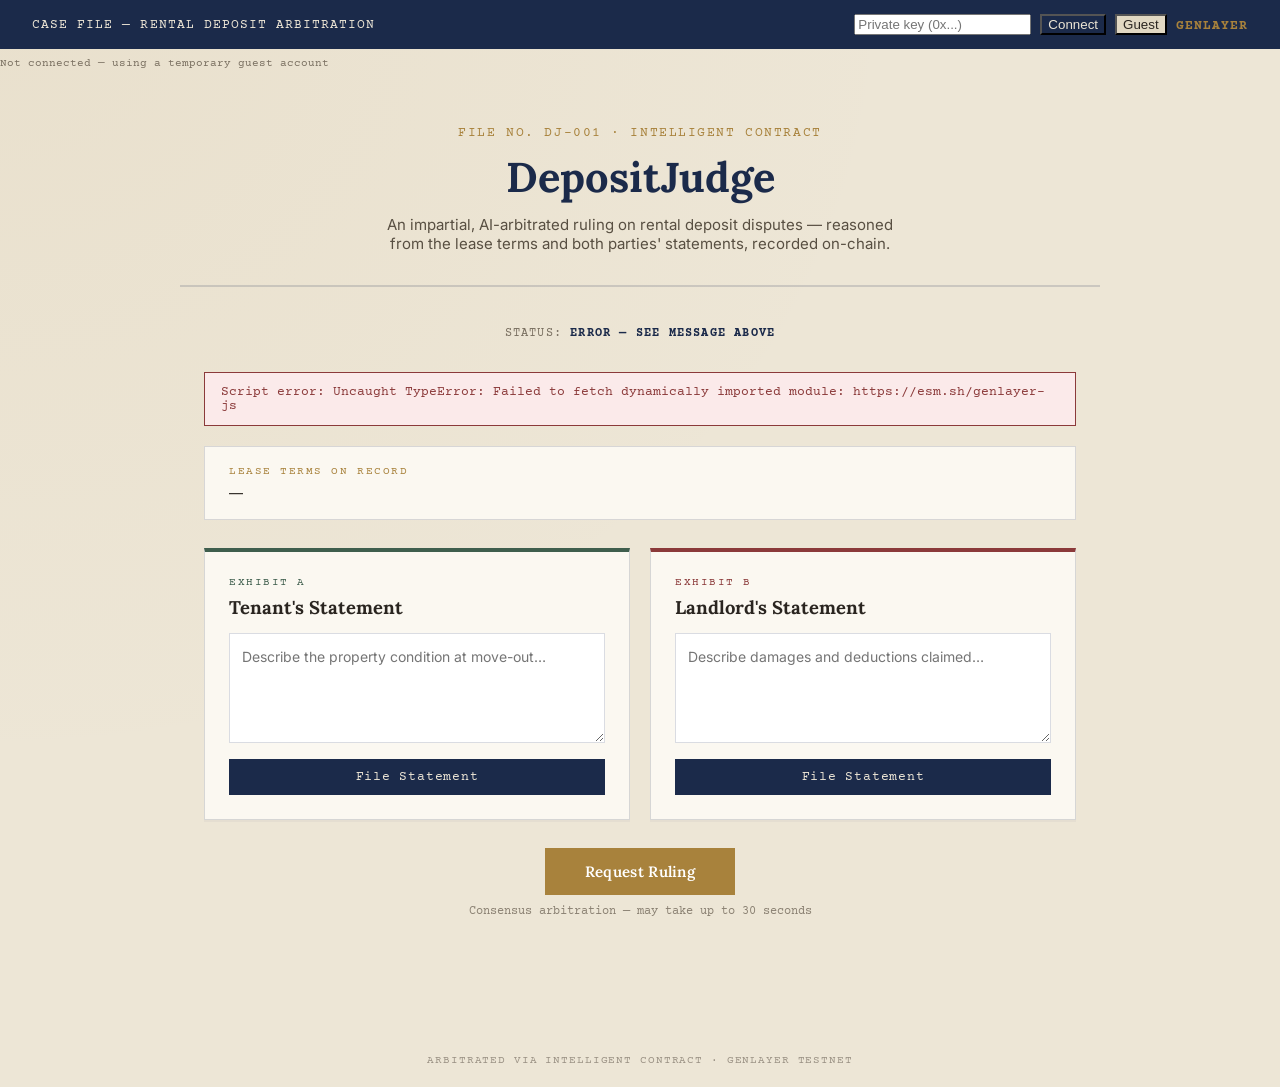
==== frontend/index.html @ ae8fee65 "index.html" ====
<!DOCTYPE html>
<html lang="en">
<head>
<meta charset="UTF-8" />
<meta name="viewport" content="width=device-width, initial-scale=1.0" />
<title>DepositJudge — Case File</title>
<link rel="preconnect" href="https://fonts.googleapis.com">
<link href="https://fonts.googleapis.com/css2?family=Courier+Prime:wght@400;700&family=Lora:wght@500;600;700&family=Inter:wght@400;500;600&display=swap" rel="stylesheet">
<link rel="stylesheet" href="style.css">
</head>
<body>

<div class="folder-tab">
  <span>CASE FILE — RENTAL DEPOSIT ARBITRATION</span>
  <div class="wallet-mini">
    <input type="password" id="pkInput" placeholder="Private key (0x...)" />
    <button id="pkConnectBtn">Connect</button>
    <button id="guestBtn">Guest</button>
    <strong>GENLAYER</strong>
  </div>
</div>
<div class="wallet-status" id="walletStatus">Not connected — using a temporary guest account</div>

<header class="masthead">
  <div class="case-no">FILE NO. DJ-001 · INTELLIGENT CONTRACT</div>
  <h1>DepositJudge</h1>
  <p>An impartial, AI-arbitrated ruling on rental deposit disputes — reasoned from the lease terms and both parties' statements, recorded on-chain.</p>
</header>

<main>
  <div class="status-line">Status: <span id="statusText">loading…</span></div>

  <div class="error-banner" id="errorBanner"></div>

  <div class="terms-box">
    <div class="eyebrow">Lease Terms on Record</div>
    <div id="leaseTerms">—</div>
  </div>

  <div class="exhibits">
    <div class="card tenant">
      <div class="eyebrow">Exhibit A</div>
      <h3>Tenant's Statement</h3>
      <textarea id="tenantClaim" placeholder="Describe the property condition at move-out…"></textarea>
      <button id="submitTenantBtn">File Statement</button>
    </div>
    <div class="card landlord">
      <div class="eyebrow">Exhibit B</div>
      <h3>Landlord's Statement</h3>
      <textarea id="landlordClaim" placeholder="Describe damages and deductions claimed…"></textarea>
      <button id="submitLandlordBtn">File Statement</button>
    </div>
  </div>

  <div class="resolve-row">
    <button id="resolveBtn">Request Ruling</button>
    <span class="hint">Consensus arbitration — may take up to 30 seconds</span>
  </div>

  <div class="verdict" id="verdictBox">
    <div class="stamp" id="stamp">
      <div class="pct" id="stampPct">—%</div>
      <div class="label">TO TENANT</div>
    </div>
    <div class="split-line" id="splitLine"></div>
    <div class="reasoning" id="reasoningText"></div>
  </div>
</main>

<footer>ARBITRATED VIA INTELLIGENT CONTRACT · GENLAYER TESTNET</footer>

<script type="module" src="app.js"></script>

</body>
</html>
---- frontend/style.css ----
:root{
  --ink: #1B2A4A;
  --parchment: #EDE6D6;
  --parchment-dark: #E1D8C3;
  --brass: #A8823C;
  --rust: #8B3A3A;
  --forest: #3F5E4D;
  --text: #2A2520;
  --line: rgba(27,42,74,0.16);
}
*{box-sizing:border-box;}
body{
  margin:0;
  background:
    radial-gradient(ellipse at top left, rgba(168,130,60,0.06), transparent 50%),
    var(--parchment);
  color:var(--text);
  font-family:'Inter', sans-serif;
  min-height:100vh;
}
.folder-tab{
  background:var(--ink);
  color:var(--parchment);
  padding:14px 32px;
  display:flex;
  align-items:center;
  justify-content:space-between;
  font-family:'Courier Prime', monospace;
  letter-spacing:0.08em;
  font-size:13px;
}
.folder-tab strong{color:var(--brass);}
header.masthead{
  max-width:920px;
  margin:0 auto;
  padding:56px 24px 32px;
  text-align:center;
  border-bottom:2px solid var(--line);
}
header.masthead .case-no{
  font-family:'Courier Prime', monospace;
  color:var(--brass);
  letter-spacing:0.12em;
  font-size:13px;
  margin-bottom:10px;
}
header.masthead h1{
  font-family:'Lora', serif;
  font-weight:700;
  font-size:2.6rem;
  margin:0 0 12px;
  color:var(--ink);
}
header.masthead p{
  font-size:15px;
  color:#584f42;
  max-width:520px;
  margin:0 auto;
}
main{max-width:920px; margin:0 auto; padding:40px 24px 80px;}

.status-line{
  font-family:'Courier Prime', monospace;
  font-size:12px;
  letter-spacing:0.1em;
  color:#7a7061;
  text-align:center;
  margin-bottom:32px;
  text-transform:uppercase;
}
.status-line span{color:var(--ink); font-weight:700;}

.exhibits{
  display:grid;
  grid-template-columns:1fr;
  gap:20px;
  margin-bottom:28px;
}
@media(min-width:700px){
  .exhibits{grid-template-columns:1fr 1fr;}
}
.card{
  background:#fbf8f1;
  border:1px solid var(--line);
  border-top:4px solid var(--forest);
  padding:24px;
  box-shadow:0 2px 0 rgba(27,42,74,0.04);
}
.card.landlord{border-top-color:var(--rust);}
.card .eyebrow{
  font-family:'Courier Prime', monospace;
  font-size:11px;
  letter-spacing:0.14em;
  text-transform:uppercase;
  color:var(--forest);
  margin-bottom:6px;
}
.card.landlord .eyebrow{color:var(--rust);}
.card h3{
  font-family:'Lora', serif;
  margin:0 0 14px;
  font-size:1.15rem;
}
.card textarea{
  width:100%;
  min-height:110px;
  resize:vertical;
  font-family:'Inter', sans-serif;
  font-size:14px;
  padding:12px;
  border:1px solid var(--line);
  background:#fff;
  color:var(--text);
  line-height:1.5;
}
.card button{
  margin-top:12px;
  width:100%;
  padding:11px;
  border:none;
  background:var(--ink);
  color:var(--parchment);
  font-family:'Courier Prime', monospace;
  letter-spacing:0.06em;
  font-size:13px;
  cursor:pointer;
  transition:background 0.15s ease;
}
.card button:hover{background:#2c3f68;}
.card button:disabled{background:#b8b2a4; cursor:not-allowed;}

.terms-box{
  background:#fbf8f1;
  border:1px solid var(--line);
  padding:18px 24px;
  margin-bottom:28px;
  font-size:14px;
}
.terms-box .eyebrow{
  font-family:'Courier Prime', monospace;
  font-size:11px;
  letter-spacing:0.14em;
  text-transform:uppercase;
  color:var(--brass);
  margin-bottom:6px;
}

.resolve-row{text-align:center; margin-bottom:36px;}
.resolve-row button{
  padding:14px 40px;
  background:var(--brass);
  color:#fff;
  border:none;
  font-family:'Lora', serif;
  font-weight:600;
  font-size:15px;
  letter-spacing:0.02em;
  cursor:pointer;
  transition:transform 0.15s ease, background 0.15s ease;
}
.resolve-row button:hover{background:#8f6d30; transform:translateY(-1px);}
.resolve-row button:disabled{background:#c9bfa8; cursor:not-allowed; transform:none;}
.resolve-row .hint{
  display:block;
  margin-top:10px;
  font-size:12px;
  color:#8a8072;
  font-family:'Courier Prime', monospace;
}

/* Verdict stamp */
.verdict{
  display:none;
  position:relative;
  border:1px solid var(--line);
  background:#fbf8f1;
  padding:40px 24px;
  text-align:center;
  overflow:hidden;
}
.verdict.show{display:block; animation:fadeIn 0.4s ease;}
@keyframes fadeIn{from{opacity:0;} to{opacity:1;}}

.stamp{
  display:inline-block;
  border:4px solid var(--rust);
  color:var(--rust);
  border-radius:50%;
  width:150px; height:150px;
  display:flex;
  flex-direction:column;
  align-items:center;
  justify-content:center;
  transform:rotate(-8deg) scale(0.5);
  opacity:0;
  font-family:'Courier Prime', monospace;
  margin:0 auto 24px;
  animation:stampIn 0.5s cubic-bezier(0.34,1.56,0.64,1) 0.15s forwards;
}
.stamp.tenant-favor{border-color:var(--forest); color:var(--forest);}
@keyframes stampIn{
  to{transform:rotate(-8deg) scale(1); opacity:0.9;}
}
.stamp .pct{font-size:2.2rem; font-weight:700; line-height:1;}
.stamp .label{font-size:10px; letter-spacing:0.1em; margin-top:4px;}

.verdict .split-line{
  font-family:'Courier Prime', monospace;
  font-size:13px;
  color:var(--ink);
  margin-bottom:18px;
  letter-spacing:0.03em;
}
.verdict .reasoning{
  max-width:560px;
  margin:0 auto;
  font-family:'Lora', serif;
  font-style:italic;
  font-size:16px;
  line-height:1.6;
  color:#3a3327;
}
.verdict .reasoning::before{content:"\201C";}
.verdict .reasoning::after{content:"\201D";}

.error-banner{
  display:none;
  background:#fbeaea;
  border:1px solid var(--rust);
  color:var(--rust);
  padding:12px 16px;
  font-size:13px;
  margin-bottom:20px;
  font-family:'Courier Prime', monospace;
}
.error-banner.show{display:block;}

.wallet-bar{
  background:#fbf8f1;
  border:1px solid var(--line);
  padding:14px 18px;
  margin-bottom:24px;
}
.wallet-row{
  display:flex;
  gap:8px;
  flex-wrap:wrap;
}
.wallet-row input{
  flex:1;
  min-width:180px;
  padding:9px 10px;
  border:1px solid var(--line);
  background:#fff;
  font-family:'Courier Prime', monospace;
  font-size:12px;
  color:var(--text);
}
.wallet-row button{
  padding:9px 16px;
  border:none;
  font-family:'Courier Prime', monospace;
  font-size:12px;
  letter-spacing:0.04em;
  cursor:pointer;
}
#pkConnectBtn{background:var(--ink); color:var(--parchment);}
#pkConnectBtn:hover{background:#2c3f68;}
#guestBtn{background:var(--parchment-dark); color:var(--text);}
#guestBtn:hover{background:#d6cbb0;}
.wallet-status{
  margin-top:8px;
  font-family:'Courier Prime', monospace;
  font-size:11px;
  color:#7a7061;
  word-break:break-all;
}
.wallet-status.connected{color:var(--forest);}

footer{
  text-align:center;
  padding:20px;
  font-family:'Courier Prime', monospace;
  font-size:11px;
  color:#9a9184;
  letter-spacing:0.08em;
}
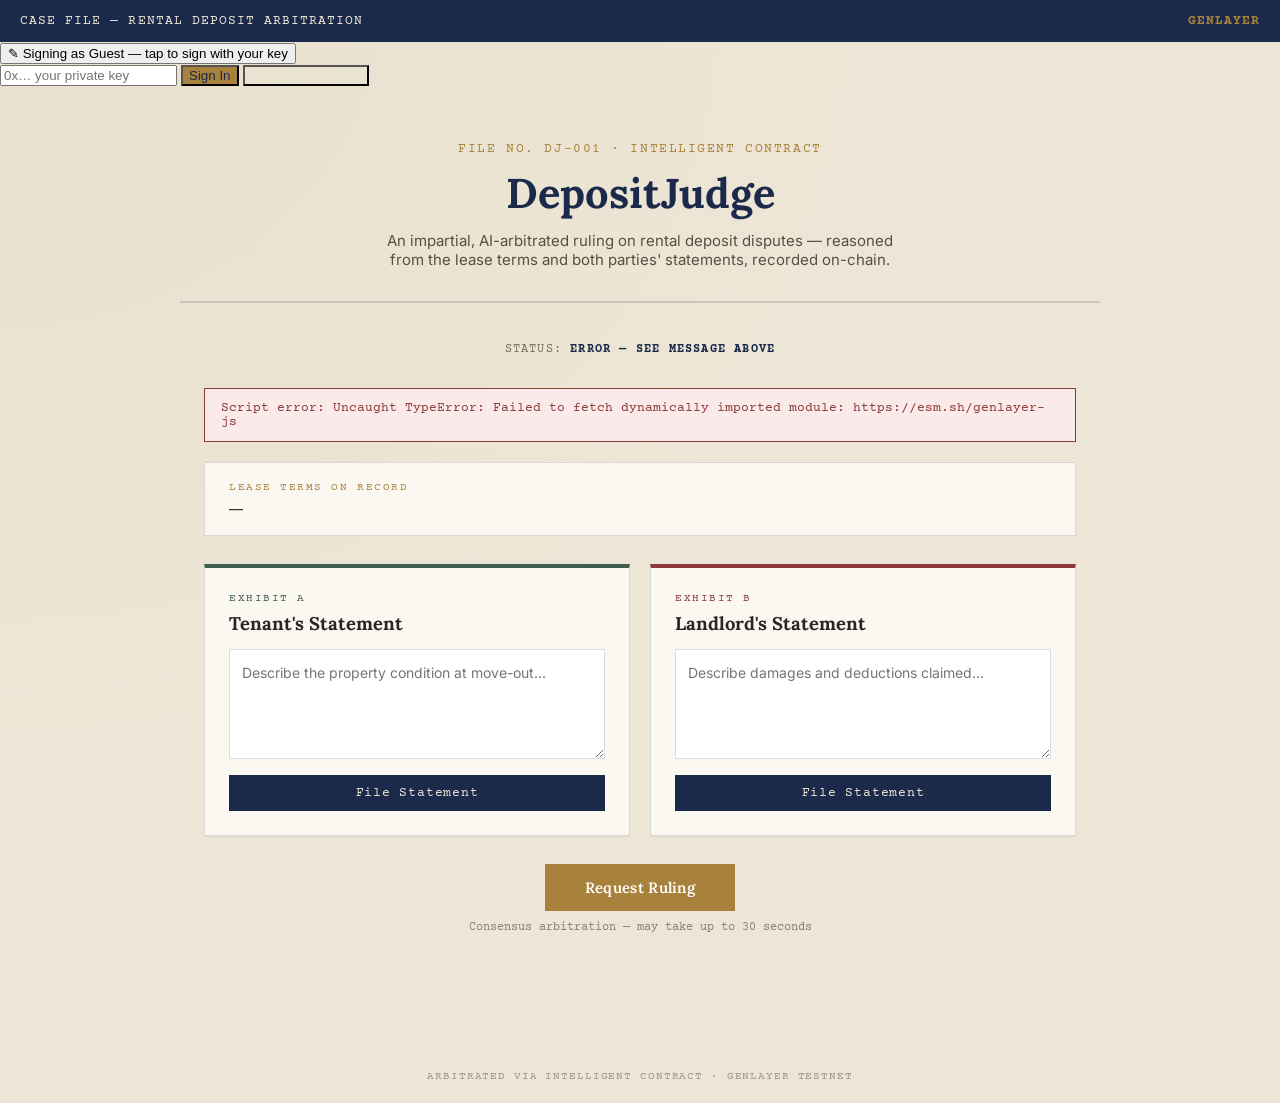
==== commit 48110993: "index.html" ====
--- a/frontend/index.html
+++ b/frontend/index.html
@@ -12,14 +12,20 @@
 
 <div class="folder-tab">
   <span>CASE FILE — RENTAL DEPOSIT ARBITRATION</span>
-  <div class="wallet-mini">
-    <input type="password" id="pkInput" placeholder="Private key (0x...)" />
-    <button id="pkConnectBtn">Connect</button>
-    <button id="guestBtn">Guest</button>
-    <strong>GENLAYER</strong>
+  <strong>GENLAYER</strong>
+</div>
+
+<div class="sig-strip">
+  <button class="sig-toggle" id="sigToggle">
+    <span class="sig-icon">✎</span>
+    <span id="sigLabel">Signing as Guest — tap to sign with your key</span>
+  </button>
+  <div class="sig-form" id="sigForm">
+    <input type="password" id="pkInput" placeholder="0x… your private key" />
+    <button id="pkConnectBtn">Sign In</button>
+    <button id="guestBtn">Use Guest Instead</button>
   </div>
 </div>
-<div class="wallet-status" id="walletStatus">Not connected — using a temporary guest account</div>
 
 <header class="masthead">
   <div class="case-no">FILE NO. DJ-001 · INTELLIGENT CONTRACT</div>
--- a/frontend/style.css
+++ b/frontend/style.css
@@ -21,15 +21,55 @@
 .folder-tab{
   background:var(--ink);
   color:var(--parchment);
-  padding:14px 32px;
+  padding:14px 20px;
   display:flex;
   align-items:center;
   justify-content:space-between;
+  flex-wrap:wrap;
+  gap:10px;
   font-family:'Courier Prime', monospace;
   letter-spacing:0.08em;
   font-size:13px;
 }
-.folder-tab strong{color:var(--brass);}
+.folder-tab strong{color:var(--brass); margin-left:4px;}
+.wallet-mini{
+  display:flex;
+  align-items:center;
+  gap:6px;
+  flex-wrap:wrap;
+}
+.wallet-mini input{
+  width:150px;
+  max-width:40vw;
+  padding:6px 8px;
+  border:1px solid rgba(237,230,214,0.3);
+  background:rgba(255,255,255,0.06);
+  color:var(--parchment);
+  font-family:'Courier Prime', monospace;
+  font-size:11px;
+}
+.wallet-mini input::placeholder{color:rgba(237,230,214,0.5);}
+.wallet-mini button{
+  padding:6px 12px;
+  border:none;
+  font-family:'Courier Prime', monospace;
+  font-size:11px;
+  letter-spacing:0.04em;
+  cursor:pointer;
+}
+#pkConnectBtn{background:var(--brass); color:var(--ink);}
+#pkConnectBtn:hover{background:#c49a4d;}
+#guestBtn{background:rgba(237,230,214,0.15); color:var(--parchment);}
+#guestBtn:hover{background:rgba(237,230,214,0.25);}
+.wallet-status{
+  background:var(--ink);
+  color:rgba(237,230,214,0.7);
+  padding:0 20px 10px;
+  font-family:'Courier Prime', monospace;
+  font-size:11px;
+  word-break:break-all;
+}
+.wallet-status.connected{color:#9fd4b0;}
 header.masthead{
   max-width:920px;
   margin:0 auto;
@@ -235,48 +275,6 @@
 }
 .error-banner.show{display:block;}
 
-.wallet-bar{
-  background:#fbf8f1;
-  border:1px solid var(--line);
-  padding:14px 18px;
-  margin-bottom:24px;
-}
-.wallet-row{
-  display:flex;
-  gap:8px;
-  flex-wrap:wrap;
-}
-.wallet-row input{
-  flex:1;
-  min-width:180px;
-  padding:9px 10px;
-  border:1px solid var(--line);
-  background:#fff;
-  font-family:'Courier Prime', monospace;
-  font-size:12px;
-  color:var(--text);
-}
-.wallet-row button{
-  padding:9px 16px;
-  border:none;
-  font-family:'Courier Prime', monospace;
-  font-size:12px;
-  letter-spacing:0.04em;
-  cursor:pointer;
-}
-#pkConnectBtn{background:var(--ink); color:var(--parchment);}
-#pkConnectBtn:hover{background:#2c3f68;}
-#guestBtn{background:var(--parchment-dark); color:var(--text);}
-#guestBtn:hover{background:#d6cbb0;}
-.wallet-status{
-  margin-top:8px;
-  font-family:'Courier Prime', monospace;
-  font-size:11px;
-  color:#7a7061;
-  word-break:break-all;
-}
-.wallet-status.connected{color:var(--forest);}
-
 footer{
   text-align:center;
   padding:20px;
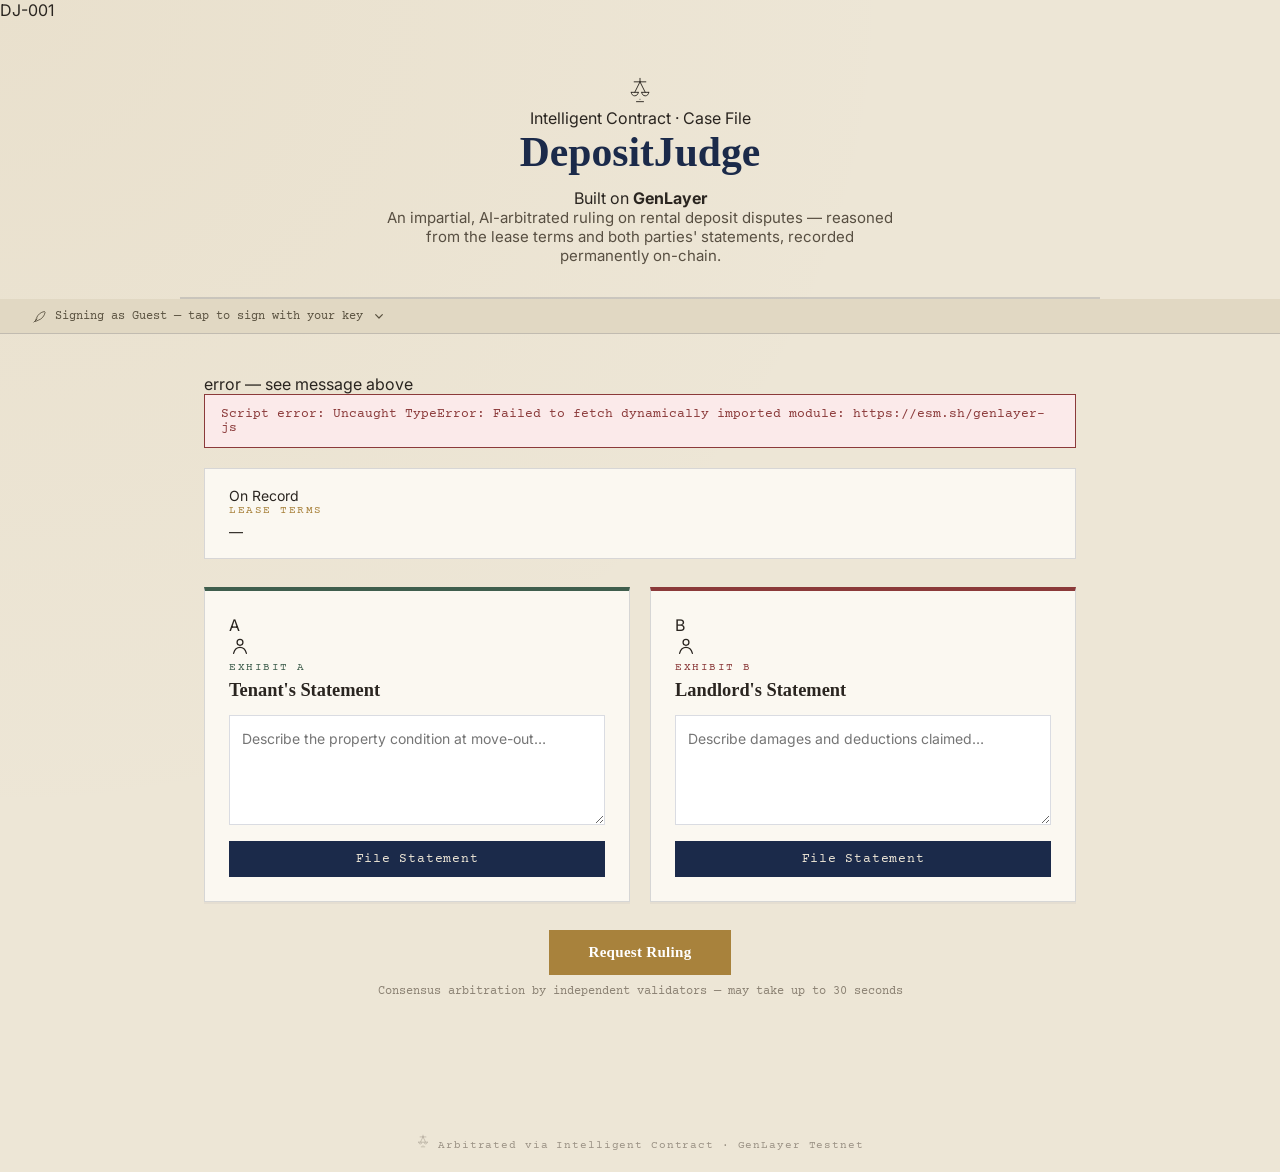
==== commit b2b4f059: "index.html" ====
--- a/frontend/index.html
+++ b/frontend/index.html
@@ -3,77 +3,145 @@
 <head>
 <meta charset="UTF-8" />
 <meta name="viewport" content="width=device-width, initial-scale=1.0" />
-<title>DepositJudge — Case File</title>
+<title>DepositJudge — Case File DJ-001</title>
 <link rel="preconnect" href="https://fonts.googleapis.com">
-<link href="https://fonts.googleapis.com/css2?family=Courier+Prime:wght@400;700&family=Lora:wght@500;600;700&family=Inter:wght@400;500;600&display=swap" rel="stylesheet">
+<link href="https://fonts.googleapis.com/css2?family=Fraunces:ital,opsz,wght@0,9..144,400;0,9..144,600;0,9..144,700;0,9..144,900;1,9..144,500&family=Inter:wght@400;500;600&family=Courier+Prime:wght@400;700&display=swap" rel="stylesheet">
 <link rel="stylesheet" href="style.css">
 </head>
 <body>
 
-<div class="folder-tab">
-  <span>CASE FILE — RENTAL DEPOSIT ARBITRATION</span>
-  <strong>GENLAYER</strong>
+<!-- Reusable SVG icon defs -->
+<svg style="display:none">
+  <symbol id="icon-scales" viewBox="0 0 48 48">
+    <path d="M24 4v6M14 10h20M24 10l-9 18M24 10l9 18M9 28c0 3.3 2.7 6 6 6s6-2.7 6-6M27 28c0 3.3 2.7 6 6 6s6-2.7 6-6M9 28h12M27 28h12M24 40h0M18 44h12" stroke="currentColor" stroke-width="1.6" fill="none" stroke-linecap="round" stroke-linejoin="round"/>
+  </symbol>
+  <symbol id="icon-quill" viewBox="0 0 24 24">
+    <path d="M20 4c-6 1-11 5-13 11l-2 5 5-2c6-2 10-7 11-13l-1-1Z" stroke="currentColor" stroke-width="1.4" fill="none" stroke-linejoin="round"/>
+    <path d="M8 16 3 21" stroke="currentColor" stroke-width="1.4" stroke-linecap="round"/>
+  </symbol>
+  <symbol id="icon-chevron" viewBox="0 0 24 24">
+    <path d="M7 10l5 5 5-5" stroke="currentColor" stroke-width="1.8" fill="none" stroke-linecap="round" stroke-linejoin="round"/>
+  </symbol>
+  <symbol id="icon-tenant" viewBox="0 0 24 24">
+    <circle cx="12" cy="8" r="3.2" stroke="currentColor" stroke-width="1.4" fill="none"/>
+    <path d="M5 20c1.2-4.2 4-6.4 7-6.4S17.8 15.8 19 20" stroke="currentColor" stroke-width="1.4" fill="none" stroke-linecap="round"/>
+  </symbol>
+  <symbol id="icon-key" viewBox="0 0 24 24">
+    <circle cx="8" cy="12" r="3.6" stroke="currentColor" stroke-width="1.4" fill="none"/>
+    <path d="M11 12h10M17 12v3M20 12v3" stroke="currentColor" stroke-width="1.4" stroke-linecap="round"/>
+  </symbol>
+</svg>
+
+<div class="noise-overlay" aria-hidden="true"></div>
+
+<div class="tab-shape">
+  <span>DJ-001</span>
 </div>
+
+<header class="masthead">
+  <div class="masthead-inner">
+    <div class="brand-mark">
+      <svg width="28" height="28"><use href="#icon-scales"/></svg>
+    </div>
+    <div class="brand-text">
+      <div class="brand-eyebrow">Intelligent Contract · Case File</div>
+      <h1>DepositJudge</h1>
+    </div>
+    <div class="brand-network">
+      <span>Built on</span>
+      <strong>GenLayer</strong>
+    </div>
+  </div>
+  <p class="tagline">An impartial, AI-arbitrated ruling on rental deposit disputes — reasoned from the lease terms and both parties' statements, recorded permanently on-chain.</p>
+</header>
 
 <div class="sig-strip">
   <button class="sig-toggle" id="sigToggle">
-    <span class="sig-icon">✎</span>
+    <svg width="15" height="15"><use href="#icon-quill"/></svg>
     <span id="sigLabel">Signing as Guest — tap to sign with your key</span>
+    <svg class="chev" width="16" height="16"><use href="#icon-chevron"/></svg>
   </button>
   <div class="sig-form" id="sigForm">
+    <svg width="16" height="16" class="sig-form-icon"><use href="#icon-key"/></svg>
     <input type="password" id="pkInput" placeholder="0x… your private key" />
     <button id="pkConnectBtn">Sign In</button>
-    <button id="guestBtn">Use Guest Instead</button>
+    <button id="guestBtn">Use Guest</button>
   </div>
 </div>
 
-<header class="masthead">
-  <div class="case-no">FILE NO. DJ-001 · INTELLIGENT CONTRACT</div>
-  <h1>DepositJudge</h1>
-  <p>An impartial, AI-arbitrated ruling on rental deposit disputes — reasoned from the lease terms and both parties' statements, recorded on-chain.</p>
-</header>
-
 <main>
-  <div class="status-line">Status: <span id="statusText">loading…</span></div>
+  <div class="status-row">
+    <div class="status-pill" id="statusPill">
+      <span class="dot"></span>
+      <span id="statusText">loading…</span>
+    </div>
+  </div>
 
   <div class="error-banner" id="errorBanner"></div>
 
-  <div class="terms-box">
-    <div class="eyebrow">Lease Terms on Record</div>
+  <section class="terms-box">
+    <div class="terms-ribbon">On Record</div>
+    <div class="eyebrow">Lease Terms</div>
     <div id="leaseTerms">—</div>
-  </div>
+  </section>
 
   <div class="exhibits">
-    <div class="card tenant">
-      <div class="eyebrow">Exhibit A</div>
-      <h3>Tenant's Statement</h3>
+    <article class="card tenant">
+      <div class="card-tab">A</div>
+      <div class="card-head">
+        <svg width="22" height="22"><use href="#icon-tenant"/></svg>
+        <div>
+          <div class="eyebrow">Exhibit A</div>
+          <h3>Tenant's Statement</h3>
+        </div>
+      </div>
       <textarea id="tenantClaim" placeholder="Describe the property condition at move-out…"></textarea>
       <button id="submitTenantBtn">File Statement</button>
-    </div>
-    <div class="card landlord">
-      <div class="eyebrow">Exhibit B</div>
-      <h3>Landlord's Statement</h3>
+    </article>
+
+    <article class="card landlord">
+      <div class="card-tab">B</div>
+      <div class="card-head">
+        <svg width="22" height="22"><use href="#icon-tenant"/></svg>
+        <div>
+          <div class="eyebrow">Exhibit B</div>
+          <h3>Landlord's Statement</h3>
+        </div>
+      </div>
       <textarea id="landlordClaim" placeholder="Describe damages and deductions claimed…"></textarea>
       <button id="submitLandlordBtn">File Statement</button>
-    </div>
+    </article>
   </div>
 
   <div class="resolve-row">
-    <button id="resolveBtn">Request Ruling</button>
-    <span class="hint">Consensus arbitration — may take up to 30 seconds</span>
+    <button id="resolveBtn">
+      <span>Request Ruling</span>
+    </button>
+    <span class="hint">Consensus arbitration by independent validators — may take up to 30 seconds</span>
   </div>
 
-  <div class="verdict" id="verdictBox">
-    <div class="stamp" id="stamp">
-      <div class="pct" id="stampPct">—%</div>
-      <div class="label">TO TENANT</div>
+  <section class="verdict" id="verdictBox">
+    <div class="stamp-wrap">
+      <div class="stamp" id="stamp">
+        <svg class="stamp-ring" viewBox="0 0 200 200">
+          <circle cx="100" cy="100" r="94" fill="none" stroke="currentColor" stroke-width="2"/>
+          <circle cx="100" cy="100" r="84" fill="none" stroke="currentColor" stroke-width="1" stroke-dasharray="2 5"/>
+        </svg>
+        <div class="stamp-core">
+          <div class="pct" id="stampPct">—%</div>
+          <div class="label">TO TENANT</div>
+        </div>
+      </div>
     </div>
     <div class="split-line" id="splitLine"></div>
-    <div class="reasoning" id="reasoningText"></div>
-  </div>
+    <blockquote class="reasoning" id="reasoningText"></blockquote>
+  </section>
 </main>
 
-<footer>ARBITRATED VIA INTELLIGENT CONTRACT · GENLAYER TESTNET</footer>
+<footer>
+  <svg width="14" height="14"><use href="#icon-scales"/></svg>
+  <span>Arbitrated via Intelligent Contract · GenLayer Testnet</span>
+</footer>
 
 <script type="module" src="app.js"></script>
 
--- a/frontend/style.css
+++ b/frontend/style.css
@@ -21,55 +21,68 @@
 .folder-tab{
   background:var(--ink);
   color:var(--parchment);
-  padding:14px 20px;
+  padding:14px 32px;
   display:flex;
   align-items:center;
   justify-content:space-between;
-  flex-wrap:wrap;
-  gap:10px;
   font-family:'Courier Prime', monospace;
   letter-spacing:0.08em;
   font-size:13px;
 }
-.folder-tab strong{color:var(--brass); margin-left:4px;}
-.wallet-mini{
+.folder-tab strong{color:var(--brass);}
+
+.sig-strip{
+  background:var(--parchment-dark);
+  border-bottom:1px solid var(--line);
+}
+.sig-toggle{
+  width:100%;
+  background:none;
+  border:none;
+  padding:9px 32px;
+  text-align:left;
+  cursor:pointer;
+  font-family:'Courier Prime', monospace;
+  font-size:12px;
+  color:#5a5240;
   display:flex;
   align-items:center;
-  gap:6px;
+  gap:8px;
+}
+.sig-toggle:hover{color:var(--ink);}
+.sig-toggle .sig-icon{font-size:14px; color:var(--brass);}
+.sig-toggle.connected .sig-icon{color:var(--forest);}
+.sig-toggle.connected{color:var(--forest);}
+
+.sig-form{
+  display:none;
+  padding:0 32px 14px;
+  gap:8px;
   flex-wrap:wrap;
 }
-.wallet-mini input{
-  width:150px;
-  max-width:40vw;
-  padding:6px 8px;
-  border:1px solid rgba(237,230,214,0.3);
-  background:rgba(255,255,255,0.06);
-  color:var(--parchment);
-  font-family:'Courier Prime', monospace;
-  font-size:11px;
-}
-.wallet-mini input::placeholder{color:rgba(237,230,214,0.5);}
-.wallet-mini button{
-  padding:6px 12px;
+.sig-form.show{display:flex;}
+.sig-form input{
+  flex:1;
+  min-width:200px;
+  padding:8px 10px;
+  border:1px solid var(--line);
+  background:#fff;
+  font-family:'Courier Prime', monospace;
+  font-size:12px;
+  color:var(--text);
+}
+.sig-form button{
+  padding:8px 16px;
   border:none;
   font-family:'Courier Prime', monospace;
   font-size:11px;
   letter-spacing:0.04em;
   cursor:pointer;
 }
-#pkConnectBtn{background:var(--brass); color:var(--ink);}
-#pkConnectBtn:hover{background:#c49a4d;}
-#guestBtn{background:rgba(237,230,214,0.15); color:var(--parchment);}
-#guestBtn:hover{background:rgba(237,230,214,0.25);}
-.wallet-status{
-  background:var(--ink);
-  color:rgba(237,230,214,0.7);
-  padding:0 20px 10px;
-  font-family:'Courier Prime', monospace;
-  font-size:11px;
-  word-break:break-all;
-}
-.wallet-status.connected{color:#9fd4b0;}
+#pkConnectBtn{background:var(--ink); color:var(--parchment);}
+#pkConnectBtn:hover{background:#2c3f68;}
+#guestBtn{background:transparent; color:#5a5240; border:1px solid var(--line) !important;}
+#guestBtn:hover{background:rgba(0,0,0,0.04);}
 header.masthead{
   max-width:920px;
   margin:0 auto;
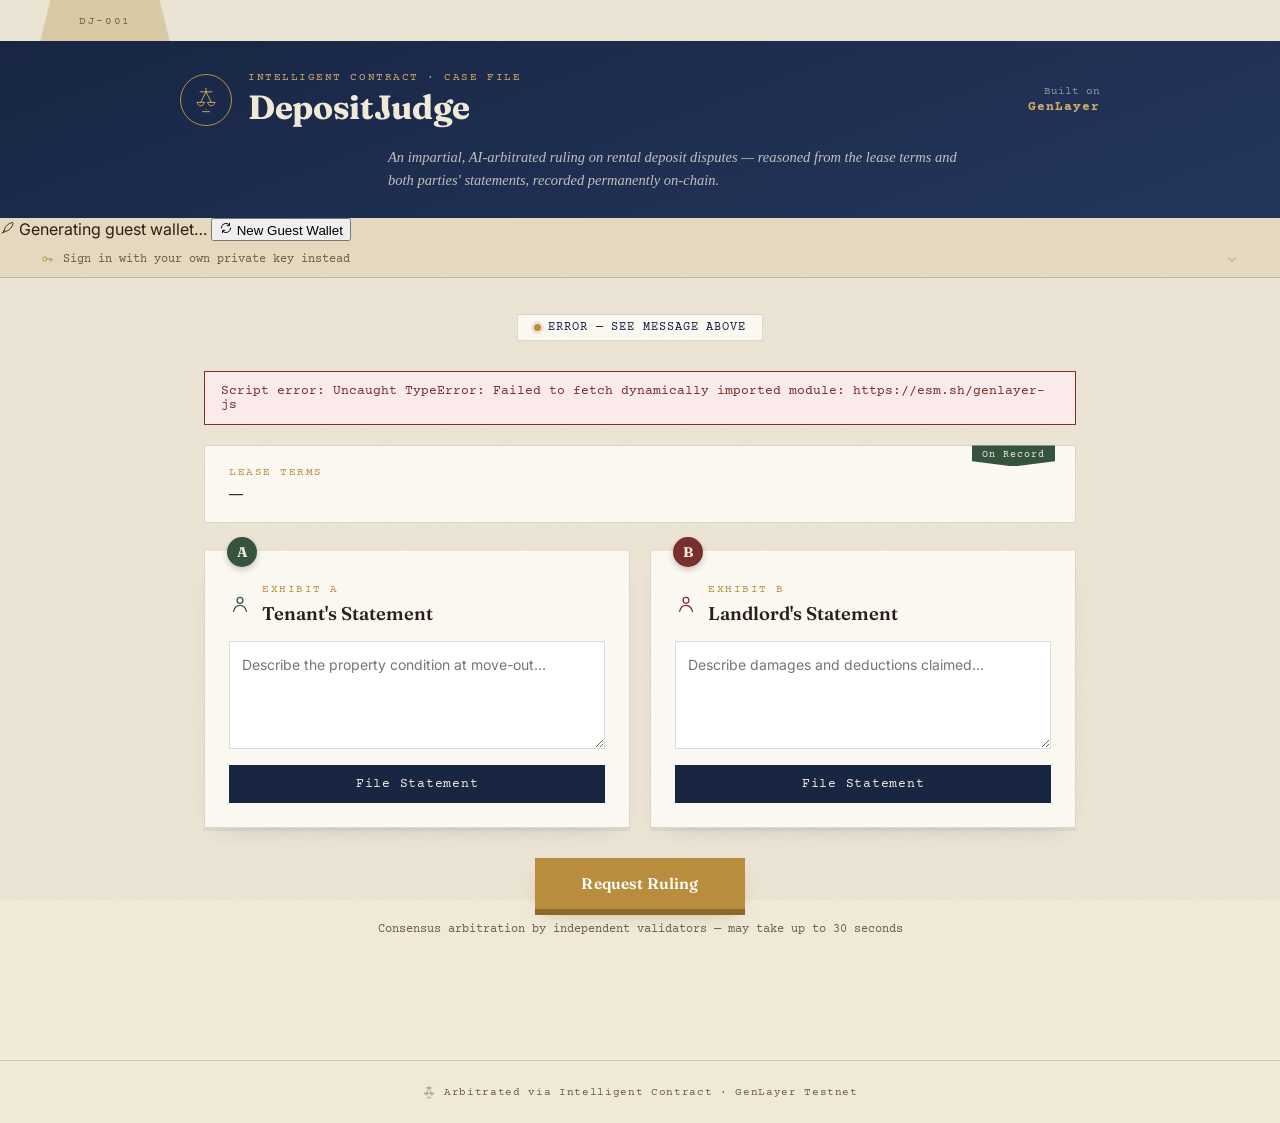
==== commit b0aeb510: "index.html" ====
--- a/frontend/index.html
+++ b/frontend/index.html
@@ -30,6 +30,10 @@
     <circle cx="8" cy="12" r="3.6" stroke="currentColor" stroke-width="1.4" fill="none"/>
     <path d="M11 12h10M17 12v3M20 12v3" stroke="currentColor" stroke-width="1.4" stroke-linecap="round"/>
   </symbol>
+  <symbol id="icon-refresh" viewBox="0 0 24 24">
+    <path d="M4 12a8 8 0 0 1 14-5.2M20 12a8 8 0 0 1-14 5.2" stroke="currentColor" stroke-width="1.6" fill="none" stroke-linecap="round"/>
+    <path d="M18 4v4h-4M6 20v-4h4" stroke="currentColor" stroke-width="1.6" fill="none" stroke-linecap="round" stroke-linejoin="round"/>
+  </symbol>
 </svg>
 
 <div class="noise-overlay" aria-hidden="true"></div>
@@ -56,16 +60,22 @@
 </header>
 
 <div class="sig-strip">
+  <div class="sig-identity" id="sigIdentity">
+    <svg width="15" height="15"><use href="#icon-quill"/></svg>
+    <span id="sigLabel">Generating guest wallet…</span>
+    <button class="sig-regen" id="regenBtn" title="Generate a new guest wallet">
+      <svg width="14" height="14"><use href="#icon-refresh"/></svg>
+      New Guest Wallet
+    </button>
+  </div>
   <button class="sig-toggle" id="sigToggle">
-    <svg width="15" height="15"><use href="#icon-quill"/></svg>
-    <span id="sigLabel">Signing as Guest — tap to sign with your key</span>
+    <svg width="14" height="14"><use href="#icon-key"/></svg>
+    <span>Sign in with your own private key instead</span>
     <svg class="chev" width="16" height="16"><use href="#icon-chevron"/></svg>
   </button>
   <div class="sig-form" id="sigForm">
-    <svg width="16" height="16" class="sig-form-icon"><use href="#icon-key"/></svg>
     <input type="password" id="pkInput" placeholder="0x… your private key" />
     <button id="pkConnectBtn">Sign In</button>
-    <button id="guestBtn">Use Guest</button>
   </div>
 </div>
 
--- a/frontend/style.css
+++ b/frontend/style.css
@@ -1,37 +1,131 @@
 :root{
-  --ink: #1B2A4A;
-  --parchment: #EDE6D6;
-  --parchment-dark: #E1D8C3;
-  --brass: #A8823C;
-  --rust: #8B3A3A;
-  --forest: #3F5E4D;
-  --text: #2A2520;
-  --line: rgba(27,42,74,0.16);
-}
+  --ink: #182644;
+  --ink-soft: #24365c;
+  --parchment: #F1E9D8;
+  --parchment-dark: #E4D8BE;
+  --parchment-deep: #D9CAA6;
+  --brass: #B98D3E;
+  --brass-light: #D4AC66;
+  --rust: #7A2E2E;
+  --forest: #35543F;
+  --text: #2A2015;
+  --text-soft: #6b5f47;
+  --line: rgba(24,38,68,0.16);
+}
+
 *{box-sizing:border-box;}
+html{scroll-behavior:smooth;}
 body{
   margin:0;
-  background:
-    radial-gradient(ellipse at top left, rgba(168,130,60,0.06), transparent 50%),
-    var(--parchment);
+  background:var(--parchment);
   color:var(--text);
   font-family:'Inter', sans-serif;
   min-height:100vh;
-}
-.folder-tab{
-  background:var(--ink);
+  position:relative;
+  overflow-x:hidden;
+}
+
+/* ---------- paper grain texture ---------- */
+.noise-overlay{
+  position:fixed;
+  inset:0;
+  pointer-events:none;
+  z-index:1;
+  opacity:0.5;
+  mix-blend-mode:multiply;
+  background-image:url("data:image/svg+xml,%3Csvg xmlns='http://www.w3.org/2000/svg' width='120' height='120'%3E%3Cfilter id='n'%3E%3CfeTurbulence type='fractalNoise' baseFrequency='0.9' numOctaves='2' stitchTiles='stitch'/%3E%3CfeColorMatrix type='saturate' values='0'/%3E%3C/filter%3E%3Crect width='100%25' height='100%25' filter='url(%23n)' opacity='0.35'/%3E%3C/svg%3E");
+}
+
+/* ---------- die-cut folder tab ---------- */
+.tab-shape{
+  position:relative;
+  z-index:2;
+  width:130px;
+  margin:0 0 -1px 40px;
+  background:var(--parchment-deep);
+  clip-path:polygon(8% 0, 92% 0, 100% 100%, 0% 100%);
+  padding:8px 14px 14px;
+  text-align:center;
+}
+.tab-shape span{
+  font-family:'Courier Prime', monospace;
+  font-size:11px;
+  letter-spacing:0.14em;
+  color:var(--text-soft);
+}
+@media(max-width:600px){ .tab-shape{margin-left:20px;} }
+
+/* ---------- header ---------- */
+.masthead{
+  position:relative;
+  z-index:2;
+  background:linear-gradient(160deg, var(--ink) 0%, var(--ink-soft) 100%);
   color:var(--parchment);
-  padding:14px 32px;
+  padding:30px 40px 26px;
+}
+.masthead-inner{
+  max-width:920px;
+  margin:0 auto;
   display:flex;
   align-items:center;
-  justify-content:space-between;
-  font-family:'Courier Prime', monospace;
+  gap:16px;
+}
+.brand-mark{
+  width:52px; height:52px;
+  border:1.5px solid var(--brass);
+  border-radius:50%;
+  display:flex;
+  align-items:center;
+  justify-content:center;
+  color:var(--brass-light);
+  flex-shrink:0;
+}
+.brand-text{flex:1; min-width:0;}
+.brand-eyebrow{
+  font-family:'Courier Prime', monospace;
+  font-size:11px;
+  letter-spacing:0.14em;
+  text-transform:uppercase;
+  color:var(--brass-light);
+  margin-bottom:2px;
+}
+.brand-text h1{
+  font-family:'Fraunces', serif;
+  font-weight:700;
+  font-size:2.1rem;
+  margin:0;
+  letter-spacing:-0.01em;
+}
+.brand-network{
+  text-align:right;
+  font-family:'Courier Prime', monospace;
+  font-size:11px;
+  color:rgba(241,233,216,0.55);
+  flex-shrink:0;
+}
+.brand-network strong{
+  display:block;
+  color:var(--brass-light);
+  font-size:13px;
   letter-spacing:0.08em;
-  font-size:13px;
-}
-.folder-tab strong{color:var(--brass);}
-
+  margin-top:2px;
+}
+.tagline{
+  max-width:640px;
+  margin:18px auto 0;
+  font-size:14.5px;
+  line-height:1.6;
+  color:rgba(241,233,216,0.78);
+  font-family:'Fraunces', serif;
+  font-style:italic;
+  font-weight:500;
+}
+@media(min-width:640px){ .tagline{padding-left:68px;} }
+
+/* ---------- signature strip ---------- */
 .sig-strip{
+  position:relative;
+  z-index:2;
   background:var(--parchment-dark);
   border-bottom:1px solid var(--line);
 }
@@ -39,242 +133,84 @@
   width:100%;
   background:none;
   border:none;
-  padding:9px 32px;
+  padding:10px 40px;
   text-align:left;
   cursor:pointer;
   font-family:'Courier Prime', monospace;
   font-size:12px;
-  color:#5a5240;
+  color:var(--text-soft);
   display:flex;
   align-items:center;
-  gap:8px;
-}
+  gap:9px;
+}
+.sig-toggle svg{color:var(--brass); flex-shrink:0;}
 .sig-toggle:hover{color:var(--ink);}
-.sig-toggle .sig-icon{font-size:14px; color:var(--brass);}
-.sig-toggle.connected .sig-icon{color:var(--forest);}
 .sig-toggle.connected{color:var(--forest);}
+.sig-toggle.connected svg:first-child{color:var(--forest);}
+.sig-toggle .chev{margin-left:auto; transition:transform 0.2s ease; opacity:0.5;}
+.sig-toggle.open .chev{transform:rotate(180deg);}
 
 .sig-form{
   display:none;
-  padding:0 32px 14px;
+  align-items:center;
   gap:8px;
+  padding:0 40px 14px;
   flex-wrap:wrap;
 }
 .sig-form.show{display:flex;}
+.sig-form-icon{color:var(--text-soft); flex-shrink:0;}
 .sig-form input{
   flex:1;
   min-width:200px;
-  padding:8px 10px;
+  padding:9px 11px;
   border:1px solid var(--line);
   background:#fff;
   font-family:'Courier Prime', monospace;
   font-size:12px;
   color:var(--text);
 }
+.sig-form input:focus{outline:2px solid var(--brass); outline-offset:1px;}
 .sig-form button{
-  padding:8px 16px;
+  padding:9px 16px;
   border:none;
   font-family:'Courier Prime', monospace;
   font-size:11px;
   letter-spacing:0.04em;
   cursor:pointer;
+  transition:opacity 0.15s ease;
 }
 #pkConnectBtn{background:var(--ink); color:var(--parchment);}
-#pkConnectBtn:hover{background:#2c3f68;}
-#guestBtn{background:transparent; color:#5a5240; border:1px solid var(--line) !important;}
+#pkConnectBtn:hover{opacity:0.85;}
+#guestBtn{background:transparent; color:var(--text-soft); border:1px solid var(--line) !important;}
 #guestBtn:hover{background:rgba(0,0,0,0.04);}
-header.masthead{
-  max-width:920px;
-  margin:0 auto;
-  padding:56px 24px 32px;
-  text-align:center;
-  border-bottom:2px solid var(--line);
-}
-header.masthead .case-no{
-  font-family:'Courier Prime', monospace;
-  color:var(--brass);
-  letter-spacing:0.12em;
-  font-size:13px;
-  margin-bottom:10px;
-}
-header.masthead h1{
-  font-family:'Lora', serif;
-  font-weight:700;
-  font-size:2.6rem;
-  margin:0 0 12px;
+
+/* ---------- main ---------- */
+main{
+  position:relative; z-index:2;
+  max-width:920px; margin:0 auto; padding:36px 24px 80px;
+  animation:riseIn 0.5s ease both;
+}
+@keyframes riseIn{ from{opacity:0; transform:translateY(10px);} to{opacity:1; transform:none;} }
+
+.status-row{text-align:center; margin-bottom:30px;}
+.status-pill{
+  display:inline-flex;
+  align-items:center;
+  gap:7px;
+  padding:6px 16px;
+  border:1px solid var(--line);
+  background:#fbf8f1;
+  font-family:'Courier Prime', monospace;
+  font-size:11.5px;
+  letter-spacing:0.08em;
+  text-transform:uppercase;
   color:var(--ink);
 }
-header.masthead p{
-  font-size:15px;
-  color:#584f42;
-  max-width:520px;
-  margin:0 auto;
-}
-main{max-width:920px; margin:0 auto; padding:40px 24px 80px;}
-
-.status-line{
-  font-family:'Courier Prime', monospace;
-  font-size:12px;
-  letter-spacing:0.1em;
-  color:#7a7061;
-  text-align:center;
-  margin-bottom:32px;
-  text-transform:uppercase;
-}
-.status-line span{color:var(--ink); font-weight:700;}
-
-.exhibits{
-  display:grid;
-  grid-template-columns:1fr;
-  gap:20px;
-  margin-bottom:28px;
-}
-@media(min-width:700px){
-  .exhibits{grid-template-columns:1fr 1fr;}
-}
-.card{
-  background:#fbf8f1;
-  border:1px solid var(--line);
-  border-top:4px solid var(--forest);
-  padding:24px;
-  box-shadow:0 2px 0 rgba(27,42,74,0.04);
-}
-.card.landlord{border-top-color:var(--rust);}
-.card .eyebrow{
-  font-family:'Courier Prime', monospace;
-  font-size:11px;
-  letter-spacing:0.14em;
-  text-transform:uppercase;
-  color:var(--forest);
-  margin-bottom:6px;
-}
-.card.landlord .eyebrow{color:var(--rust);}
-.card h3{
-  font-family:'Lora', serif;
-  margin:0 0 14px;
-  font-size:1.15rem;
-}
-.card textarea{
-  width:100%;
-  min-height:110px;
-  resize:vertical;
-  font-family:'Inter', sans-serif;
-  font-size:14px;
-  padding:12px;
-  border:1px solid var(--line);
-  background:#fff;
-  color:var(--text);
-  line-height:1.5;
-}
-.card button{
-  margin-top:12px;
-  width:100%;
-  padding:11px;
-  border:none;
-  background:var(--ink);
-  color:var(--parchment);
-  font-family:'Courier Prime', monospace;
-  letter-spacing:0.06em;
-  font-size:13px;
-  cursor:pointer;
-  transition:background 0.15s ease;
-}
-.card button:hover{background:#2c3f68;}
-.card button:disabled{background:#b8b2a4; cursor:not-allowed;}
-
-.terms-box{
-  background:#fbf8f1;
-  border:1px solid var(--line);
-  padding:18px 24px;
-  margin-bottom:28px;
-  font-size:14px;
-}
-.terms-box .eyebrow{
-  font-family:'Courier Prime', monospace;
-  font-size:11px;
-  letter-spacing:0.14em;
-  text-transform:uppercase;
-  color:var(--brass);
-  margin-bottom:6px;
-}
-
-.resolve-row{text-align:center; margin-bottom:36px;}
-.resolve-row button{
-  padding:14px 40px;
+.status-pill .dot{
+  width:7px; height:7px; border-radius:50%;
   background:var(--brass);
-  color:#fff;
-  border:none;
-  font-family:'Lora', serif;
-  font-weight:600;
-  font-size:15px;
-  letter-spacing:0.02em;
-  cursor:pointer;
-  transition:transform 0.15s ease, background 0.15s ease;
-}
-.resolve-row button:hover{background:#8f6d30; transform:translateY(-1px);}
-.resolve-row button:disabled{background:#c9bfa8; cursor:not-allowed; transform:none;}
-.resolve-row .hint{
-  display:block;
-  margin-top:10px;
-  font-size:12px;
-  color:#8a8072;
-  font-family:'Courier Prime', monospace;
-}
-
-/* Verdict stamp */
-.verdict{
-  display:none;
-  position:relative;
-  border:1px solid var(--line);
-  background:#fbf8f1;
-  padding:40px 24px;
-  text-align:center;
-  overflow:hidden;
-}
-.verdict.show{display:block; animation:fadeIn 0.4s ease;}
-@keyframes fadeIn{from{opacity:0;} to{opacity:1;}}
-
-.stamp{
-  display:inline-block;
-  border:4px solid var(--rust);
-  color:var(--rust);
-  border-radius:50%;
-  width:150px; height:150px;
-  display:flex;
-  flex-direction:column;
-  align-items:center;
-  justify-content:center;
-  transform:rotate(-8deg) scale(0.5);
-  opacity:0;
-  font-family:'Courier Prime', monospace;
-  margin:0 auto 24px;
-  animation:stampIn 0.5s cubic-bezier(0.34,1.56,0.64,1) 0.15s forwards;
-}
-.stamp.tenant-favor{border-color:var(--forest); color:var(--forest);}
-@keyframes stampIn{
-  to{transform:rotate(-8deg) scale(1); opacity:0.9;}
-}
-.stamp .pct{font-size:2.2rem; font-weight:700; line-height:1;}
-.stamp .label{font-size:10px; letter-spacing:0.1em; margin-top:4px;}
-
-.verdict .split-line{
-  font-family:'Courier Prime', monospace;
-  font-size:13px;
-  color:var(--ink);
-  margin-bottom:18px;
-  letter-spacing:0.03em;
-}
-.verdict .reasoning{
-  max-width:560px;
-  margin:0 auto;
-  font-family:'Lora', serif;
-  font-style:italic;
-  font-size:16px;
-  line-height:1.6;
-  color:#3a3327;
-}
-.verdict .reasoning::before{content:"\201C";}
-.verdict .reasoning::after{content:"\201D";}
+  box-shadow:0 0 0 3px rgba(185,141,62,0.18);
+}
 
 .error-banner{
   display:none;
@@ -288,11 +224,212 @@
 }
 .error-banner.show{display:block;}
 
+.terms-box{
+  position:relative;
+  background:#fbf8f1;
+  border:1px solid var(--line);
+  padding:20px 24px;
+  margin-bottom:28px;
+  font-size:14px;
+}
+.terms-ribbon{
+  position:absolute;
+  top:-1px; right:20px;
+  background:var(--forest);
+  color:var(--parchment);
+  font-family:'Courier Prime', monospace;
+  font-size:10px;
+  letter-spacing:0.1em;
+  padding:4px 10px 6px;
+  clip-path:polygon(0 0,100% 0,100% 75%,50% 100%,0 75%);
+}
+.eyebrow{
+  font-family:'Courier Prime', monospace;
+  font-size:11px;
+  letter-spacing:0.14em;
+  text-transform:uppercase;
+  color:var(--brass);
+  margin-bottom:6px;
+}
+
+.exhibits{
+  display:grid;
+  grid-template-columns:1fr;
+  gap:20px;
+  margin-bottom:30px;
+}
+@media(min-width:700px){ .exhibits{grid-template-columns:1fr 1fr;} }
+
+.card{
+  position:relative;
+  background:#fbf8f1;
+  border:1px solid var(--line);
+  border-top:none;
+  padding:26px 24px 24px;
+  box-shadow:0 3px 0 rgba(24,38,68,0.05), 0 10px 24px -18px rgba(24,38,68,0.3);
+  transition:transform 0.2s ease, box-shadow 0.2s ease;
+}
+.card:hover{transform:translateY(-2px); box-shadow:0 3px 0 rgba(24,38,68,0.06), 0 16px 30px -16px rgba(24,38,68,0.35);}
+.card-tab{
+  position:absolute;
+  top:-14px; left:22px;
+  width:30px; height:30px;
+  border-radius:50%;
+  background:var(--forest);
+  color:var(--parchment);
+  font-family:'Fraunces', serif;
+  font-weight:700;
+  font-size:14px;
+  display:flex; align-items:center; justify-content:center;
+  box-shadow:0 3px 6px rgba(0,0,0,0.2);
+}
+.card.landlord .card-tab{background:var(--rust);}
+.card-head{display:flex; align-items:center; gap:11px; margin:6px 0 16px;}
+.card-head svg{color:var(--forest); flex-shrink:0;}
+.card.landlord .card-head svg{color:var(--rust);}
+.card-head h3{
+  font-family:'Fraunces', serif;
+  font-weight:600;
+  margin:0;
+  font-size:1.15rem;
+}
+.card textarea{
+  width:100%;
+  min-height:108px;
+  resize:vertical;
+  font-family:'Inter', sans-serif;
+  font-size:14px;
+  padding:12px;
+  border:1px solid var(--line);
+  background:#fff;
+  color:var(--text);
+  line-height:1.5;
+}
+.card textarea:focus{outline:2px solid var(--brass); outline-offset:1px;}
+.card button{
+  margin-top:12px;
+  width:100%;
+  padding:12px;
+  border:none;
+  background:var(--ink);
+  color:var(--parchment);
+  font-family:'Courier Prime', monospace;
+  letter-spacing:0.06em;
+  font-size:12.5px;
+  cursor:pointer;
+  transition:background 0.15s ease, transform 0.1s ease;
+}
+.card button:hover:not(:disabled){background:var(--ink-soft); transform:translateY(-1px);}
+.card button:disabled{background:#b8b2a4; cursor:not-allowed; transform:none;}
+
+.resolve-row{text-align:center; margin-bottom:44px;}
+.resolve-row button{
+  position:relative;
+  padding:16px 46px;
+  background:var(--brass);
+  color:#fff;
+  border:none;
+  font-family:'Fraunces', serif;
+  font-weight:600;
+  font-size:15.5px;
+  letter-spacing:0.01em;
+  cursor:pointer;
+  box-shadow:0 6px 0 #8a6a2c, 0 10px 20px -10px rgba(138,106,44,0.6);
+  transition:transform 0.12s ease, box-shadow 0.12s ease, background 0.15s ease;
+}
+.resolve-row button:hover:not(:disabled){background:var(--brass-light); transform:translateY(-2px); box-shadow:0 8px 0 #8a6a2c, 0 14px 24px -10px rgba(138,106,44,0.6);}
+.resolve-row button:active:not(:disabled){transform:translateY(2px); box-shadow:0 3px 0 #8a6a2c;}
+.resolve-row button:disabled{background:#c9bfa8; box-shadow:none; cursor:not-allowed;}
+.resolve-row .hint{
+  display:block;
+  margin-top:14px;
+  font-size:12px;
+  color:var(--text-soft);
+  font-family:'Courier Prime', monospace;
+}
+
+/* ---------- verdict + ornamental stamp ---------- */
+.verdict{
+  display:none;
+  position:relative;
+  border:1px solid var(--line);
+  background:#fbf8f1;
+  padding:48px 24px 40px;
+  text-align:center;
+  overflow:hidden;
+}
+.verdict.show{display:block; animation:fadeIn 0.5s ease;}
+.verdict::before{
+  content:"";
+  position:absolute; inset:0;
+  background:
+    radial-gradient(circle at 50% 0%, rgba(122,46,46,0.05), transparent 55%);
+  pointer-events:none;
+}
+@keyframes fadeIn{from{opacity:0;} to{opacity:1;}}
+
+.stamp-wrap{margin-bottom:22px;}
+.stamp{
+  position:relative;
+  display:inline-flex;
+  align-items:center;
+  justify-content:center;
+  width:168px; height:168px;
+  color:var(--rust);
+  transform:rotate(-9deg) scale(0.4);
+  opacity:0;
+  animation:stampIn 0.55s cubic-bezier(0.34,1.56,0.64,1) 0.1s forwards;
+}
+.stamp.tenant-favor{color:var(--forest);}
+@keyframes stampIn{ to{transform:rotate(-9deg) scale(1); opacity:0.92;} }
+.stamp-ring{position:absolute; inset:0; width:100%; height:100%;}
+.stamp-core{
+  font-family:'Courier Prime', monospace;
+  text-align:center;
+}
+.stamp-core .pct{
+  font-family:'Fraunces', serif;
+  font-weight:900;
+  font-size:2.5rem;
+  line-height:1;
+}
+.stamp-core .label{font-size:10px; letter-spacing:0.14em; margin-top:5px;}
+
+.split-line{
+  font-family:'Courier Prime', monospace;
+  font-size:13px;
+  color:var(--ink);
+  margin-bottom:20px;
+  letter-spacing:0.03em;
+}
+.reasoning{
+  max-width:560px;
+  margin:0 auto;
+  font-family:'Fraunces', serif;
+  font-style:italic;
+  font-weight:500;
+  font-size:16.5px;
+  line-height:1.65;
+  color:#3a3327;
+}
+.reasoning::before{content:"\201C";}
+.reasoning::after{content:"\201D";}
+
 footer{
-  text-align:center;
-  padding:20px;
-  font-family:'Courier Prime', monospace;
-  font-size:11px;
-  color:#9a9184;
-  letter-spacing:0.08em;
-}
+  position:relative; z-index:2;
+  display:flex;
+  align-items:center;
+  justify-content:center;
+  gap:8px;
+  padding:24px;
+  color:var(--text-soft);
+  font-family:'Courier Prime', monospace;
+  font-size:11px;
+  letter-spacing:0.06em;
+  border-top:1px solid var(--line);
+}
+
+:focus-visible{outline:2px solid var(--brass); outline-offset:2px;}
+@media (prefers-reduced-motion: reduce){
+  *{animation:none !important; transition:none !important;}
+}
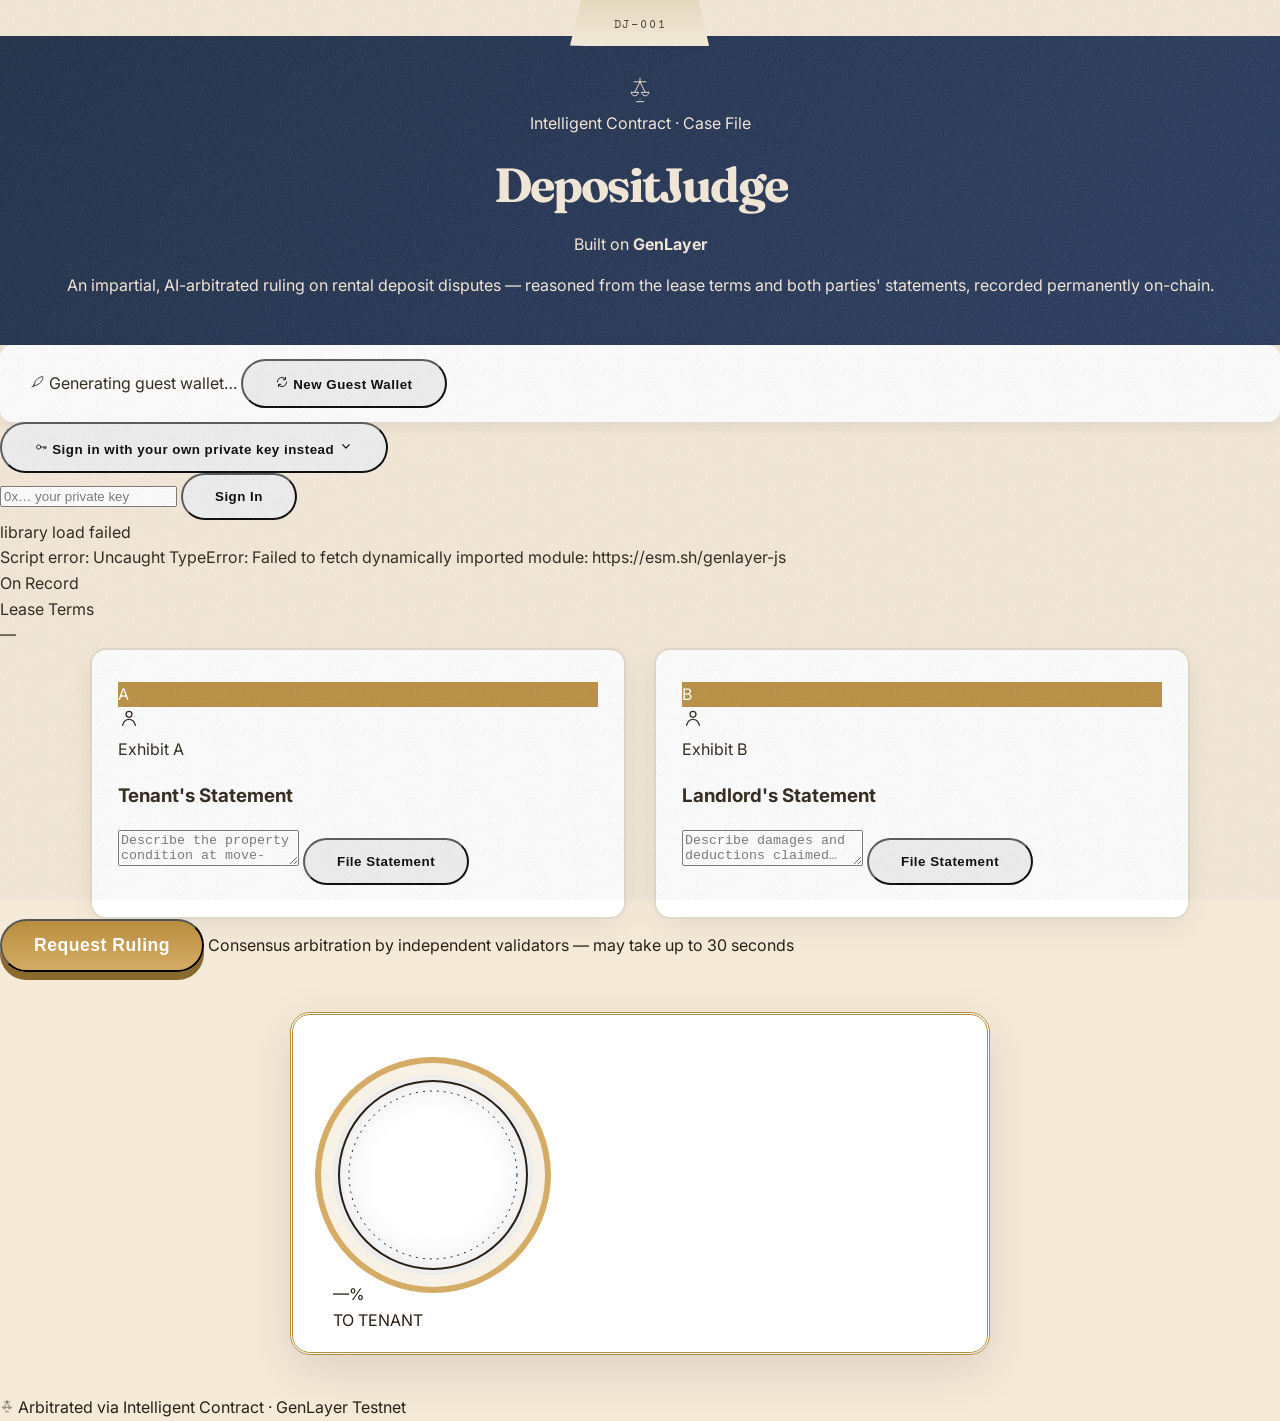
==== commit 9ef9bf66: "index.html" ====
--- a/frontend/index.html
+++ b/frontend/index.html
@@ -5,7 +5,7 @@
 <meta name="viewport" content="width=device-width, initial-scale=1.0" />
 <title>DepositJudge — Case File DJ-001</title>
 <link rel="preconnect" href="https://fonts.googleapis.com">
-<link href="https://fonts.googleapis.com/css2?family=Fraunces:ital,opsz,wght@0,9..144,400;0,9..144,600;0,9..144,700;0,9..144,900;1,9..144,500&family=Inter:wght@400;500;600&family=Courier+Prime:wght@400;700&display=swap" rel="stylesheet">
+<link href="https://fonts.googleapis.com/css2?family=Fraunces:ital,opsz,wght@0,9..144,400;0,9..144,600;0,9..144,700;0,9..144,900;1,9..144,500&family=Inter:wght@400;500;600&family=Courier Prime:wght@400;700&display=swap" rel="stylesheet">
 <link rel="stylesheet" href="style.css">
 </head>
 <body>
--- a/frontend/style.css
+++ b/frontend/style.css
@@ -1,435 +1,83 @@
-:root{
-  --ink: #182644;
-  --ink-soft: #24365c;
-  --parchment: #F1E9D8;
-  --parchment-dark: #E4D8BE;
-  --parchment-deep: #D9CAA6;
-  --brass: #B98D3E;
-  --brass-light: #D4AC66;
-  --rust: #7A2E2E;
-  --forest: #35543F;
-  --text: #2A2015;
-  --text-soft: #6b5f47;
-  --line: rgba(24,38,68,0.16);
+:root {
+  --ink: #1a2a44;
+  --parchment: #f5e9d8;
+  --parchment-light: #f8f2e6;
+  --accent: #b98d3e;
+  --accent-light: #d4ac66;
+  --error: #c03d3d;
+  --success: #3a7d4f;
 }
 
-*{box-sizing:border-box;}
-html{scroll-behavior:smooth;}
-body{
-  margin:0;
-  background:var(--parchment);
-  color:var(--text);
-  font-family:'Inter', sans-serif;
-  min-height:100vh;
-  position:relative;
-  overflow-x:hidden;
+* { box-sizing: border-box; }
+body {
+  margin: 0; background: var(--parchment); font-family: 'Inter', system-ui; color: #2a2015;
+  line-height: 1.6;
 }
 
-/* ---------- paper grain texture ---------- */
-.noise-overlay{
-  position:fixed;
-  inset:0;
-  pointer-events:none;
-  z-index:1;
-  opacity:0.5;
-  mix-blend-mode:multiply;
-  background-image:url("data:image/svg+xml,%3Csvg xmlns='http://www.w3.org/2000/svg' width='120' height='120'%3E%3Cfilter id='n'%3E%3CfeTurbulence type='fractalNoise' baseFrequency='0.9' numOctaves='2' stitchTiles='stitch'/%3E%3CfeColorMatrix type='saturate' values='0'/%3E%3C/filter%3E%3Crect width='100%25' height='100%25' filter='url(%23n)' opacity='0.35'/%3E%3C/svg%3E");
+/* Paper noise + improved grain */
+.noise-overlay {
+  position: fixed; inset: 0; z-index: 1; opacity: 0.45;
+  background-image: url("data:image/svg+xml,%3Csvg xmlns='http://www.w3.org/2000/svg' width='120' height='120'%3E%3Cfilter id='n'%3E%3CfeTurbulence type='fractalNoise' baseFrequency='0.85' numOctaves='3'/%3E%3C/filter%3E%3Crect width='100%25' height='100%25' filter='url(%23n)' opacity='0.4'/%3E%3C/svg%3E");
 }
 
-/* ---------- die-cut folder tab ---------- */
-.tab-shape{
-  position:relative;
-  z-index:2;
-  width:130px;
-  margin:0 0 -1px 40px;
-  background:var(--parchment-deep);
-  clip-path:polygon(8% 0, 92% 0, 100% 100%, 0% 100%);
-  padding:8px 14px 14px;
-  text-align:center;
+/* Better tab design */
+.tab-shape {
+  position: relative; z-index: 3; width: 140px; margin: 0 auto -10px;
+  background: linear-gradient(#e4d8be, #f1e9d8); clip-path: polygon(8% 0, 92% 0, 100% 110%, 0% 100%);
+  padding: 10px 20px; text-align: center; box-shadow: 0 4px 12px rgba(0,0,0,0.1);
 }
-.tab-shape span{
-  font-family:'Courier Prime', monospace;
-  font-size:11px;
-  letter-spacing:0.14em;
-  color:var(--text-soft);
-}
-@media(max-width:600px){ .tab-shape{margin-left:20px;} }
-
-/* ---------- header ---------- */
-.masthead{
-  position:relative;
-  z-index:2;
-  background:linear-gradient(160deg, var(--ink) 0%, var(--ink-soft) 100%);
-  color:var(--parchment);
-  padding:30px 40px 26px;
-}
-.masthead-inner{
-  max-width:920px;
-  margin:0 auto;
-  display:flex;
-  align-items:center;
-  gap:16px;
-}
-.brand-mark{
-  width:52px; height:52px;
-  border:1.5px solid var(--brass);
-  border-radius:50%;
-  display:flex;
-  align-items:center;
-  justify-content:center;
-  color:var(--brass-light);
-  flex-shrink:0;
-}
-.brand-text{flex:1; min-width:0;}
-.brand-eyebrow{
-  font-family:'Courier Prime', monospace;
-  font-size:11px;
-  letter-spacing:0.14em;
-  text-transform:uppercase;
-  color:var(--brass-light);
-  margin-bottom:2px;
-}
-.brand-text h1{
-  font-family:'Fraunces', serif;
-  font-weight:700;
-  font-size:2.1rem;
-  margin:0;
-  letter-spacing:-0.01em;
-}
-.brand-network{
-  text-align:right;
-  font-family:'Courier Prime', monospace;
-  font-size:11px;
-  color:rgba(241,233,216,0.55);
-  flex-shrink:0;
-}
-.brand-network strong{
-  display:block;
-  color:var(--brass-light);
-  font-size:13px;
-  letter-spacing:0.08em;
-  margin-top:2px;
-}
-.tagline{
-  max-width:640px;
-  margin:18px auto 0;
-  font-size:14.5px;
-  line-height:1.6;
-  color:rgba(241,233,216,0.78);
-  font-family:'Fraunces', serif;
-  font-style:italic;
-  font-weight:500;
-}
-@media(min-width:640px){ .tagline{padding-left:68px;} }
-
-/* ---------- signature strip ---------- */
-.sig-strip{
-  position:relative;
-  z-index:2;
-  background:var(--parchment-dark);
-  border-bottom:1px solid var(--line);
-}
-.sig-toggle{
-  width:100%;
-  background:none;
-  border:none;
-  padding:10px 40px;
-  text-align:left;
-  cursor:pointer;
-  font-family:'Courier Prime', monospace;
-  font-size:12px;
-  color:var(--text-soft);
-  display:flex;
-  align-items:center;
-  gap:9px;
-}
-.sig-toggle svg{color:var(--brass); flex-shrink:0;}
-.sig-toggle:hover{color:var(--ink);}
-.sig-toggle.connected{color:var(--forest);}
-.sig-toggle.connected svg:first-child{color:var(--forest);}
-.sig-toggle .chev{margin-left:auto; transition:transform 0.2s ease; opacity:0.5;}
-.sig-toggle.open .chev{transform:rotate(180deg);}
-
-.sig-form{
-  display:none;
-  align-items:center;
-  gap:8px;
-  padding:0 40px 14px;
-  flex-wrap:wrap;
-}
-.sig-form.show{display:flex;}
-.sig-form-icon{color:var(--text-soft); flex-shrink:0;}
-.sig-form input{
-  flex:1;
-  min-width:200px;
-  padding:9px 11px;
-  border:1px solid var(--line);
-  background:#fff;
-  font-family:'Courier Prime', monospace;
-  font-size:12px;
-  color:var(--text);
-}
-.sig-form input:focus{outline:2px solid var(--brass); outline-offset:1px;}
-.sig-form button{
-  padding:9px 16px;
-  border:none;
-  font-family:'Courier Prime', monospace;
-  font-size:11px;
-  letter-spacing:0.04em;
-  cursor:pointer;
-  transition:opacity 0.15s ease;
-}
-#pkConnectBtn{background:var(--ink); color:var(--parchment);}
-#pkConnectBtn:hover{opacity:0.85;}
-#guestBtn{background:transparent; color:var(--text-soft); border:1px solid var(--line) !important;}
-#guestBtn:hover{background:rgba(0,0,0,0.04);}
-
-/* ---------- main ---------- */
-main{
-  position:relative; z-index:2;
-  max-width:920px; margin:0 auto; padding:36px 24px 80px;
-  animation:riseIn 0.5s ease both;
-}
-@keyframes riseIn{ from{opacity:0; transform:translateY(10px);} to{opacity:1; transform:none;} }
-
-.status-row{text-align:center; margin-bottom:30px;}
-.status-pill{
-  display:inline-flex;
-  align-items:center;
-  gap:7px;
-  padding:6px 16px;
-  border:1px solid var(--line);
-  background:#fbf8f1;
-  font-family:'Courier Prime', monospace;
-  font-size:11.5px;
-  letter-spacing:0.08em;
-  text-transform:uppercase;
-  color:var(--ink);
-}
-.status-pill .dot{
-  width:7px; height:7px; border-radius:50%;
-  background:var(--brass);
-  box-shadow:0 0 0 3px rgba(185,141,62,0.18);
+.tab-shape span {
+  font-family: 'Courier Prime', monospace; font-size: 12px; letter-spacing: 0.15em; color: #4a3f2f;
 }
 
-.error-banner{
-  display:none;
-  background:#fbeaea;
-  border:1px solid var(--rust);
-  color:var(--rust);
-  padding:12px 16px;
-  font-size:13px;
-  margin-bottom:20px;
-  font-family:'Courier Prime', monospace;
+/* Header - improved */
+.masthead {
+  background: linear-gradient(135deg, #1a2a44, #24365c);
+  color: #f5e9d8; padding: 40px 30px 30px; text-align: center;
 }
-.error-banner.show{display:block;}
+.brand-text h1 { font-family: 'Fraunces', serif; font-size: 3rem; margin: 10px 0 8px; letter-spacing: -2px; }
 
-.terms-box{
-  position:relative;
-  background:#fbf8f1;
-  border:1px solid var(--line);
-  padding:20px 24px;
-  margin-bottom:28px;
-  font-size:14px;
+/* Signature strip - cleaner */
+.sig-identity {
+  background: #fff; padding: 14px 30px; border-radius: 12px; box-shadow: 0 4px 15px rgba(0,0,0,0.08);
 }
-.terms-ribbon{
-  position:absolute;
-  top:-1px; right:20px;
-  background:var(--forest);
-  color:var(--parchment);
-  font-family:'Courier Prime', monospace;
-  font-size:10px;
-  letter-spacing:0.1em;
-  padding:4px 10px 6px;
-  clip-path:polygon(0 0,100% 0,100% 75%,50% 100%,0 75%);
+.sig-identity.connected { background: #e8f0e2; }
+
+/* Exhibits - grid + better cards */
+.exhibits {
+  display: grid; grid-template-columns: 1fr 1fr; gap: 28px; max-width: 1100px; margin: 0 auto;
 }
-.eyebrow{
-  font-family:'Courier Prime', monospace;
-  font-size:11px;
-  letter-spacing:0.14em;
-  text-transform:uppercase;
-  color:var(--brass);
-  margin-bottom:6px;
+@media (max-width: 768px) { .exhibits { grid-template-columns: 1fr; } }
+
+.card {
+  background: white; border: 2px solid #e0d8c8; border-radius: 16px; padding: 32px 26px; box-shadow: 0 10px 30px rgba(0,0,0,0.06);
+  transition: all 0.3s ease;
 }
+.card:hover { transform: translateY(-8px); box-shadow: 0 20px 40px rgba(0,0,0,0.1); }
+.card-tab { background: var(--accent); color: white; }
 
-.exhibits{
-  display:grid;
-  grid-template-columns:1fr;
-  gap:20px;
-  margin-bottom:30px;
+/* Verdict stamp - much better */
+.stamp {
+  width: 200px; height: 200px; border-radius: 50%; background: #fff; box-shadow: 0 0 0 12px var(--parchment-light),
+  0 0 0 18px var(--accent-light), inset 0 0 40px rgba(0,0,0,0.15);
+  animation: stampPop 0.6s ease;
 }
-@media(min-width:700px){ .exhibits{grid-template-columns:1fr 1fr;} }
+@keyframes stampPop { from { transform: scale(0.7); } to { transform: scale(1); } }
 
-.card{
-  position:relative;
-  background:#fbf8f1;
-  border:1px solid var(--line);
-  border-top:none;
-  padding:26px 24px 24px;
-  box-shadow:0 3px 0 rgba(24,38,68,0.05), 0 10px 24px -18px rgba(24,38,68,0.3);
-  transition:transform 0.2s ease, box-shadow 0.2s ease;
+/* Buttons - premium feel */
+button {
+  padding: 14px 32px; border-radius: 9999px; font-weight: 600; letter-spacing: 0.5px;
+  transition: all 0.2s cubic-bezier(0.4, 0, 0.2, 1);
 }
-.card:hover{transform:translateY(-2px); box-shadow:0 3px 0 rgba(24,38,68,0.06), 0 16px 30px -16px rgba(24,38,68,0.35);}
-.card-tab{
-  position:absolute;
-  top:-14px; left:22px;
-  width:30px; height:30px;
-  border-radius:50%;
-  background:var(--forest);
-  color:var(--parchment);
-  font-family:'Fraunces', serif;
-  font-weight:700;
-  font-size:14px;
-  display:flex; align-items:center; justify-content:center;
-  box-shadow:0 3px 6px rgba(0,0,0,0.2);
+.resolve-row button {
+  background: linear-gradient(#b98d3e, #d4ac66); color: white; font-size: 1.1rem;
+  box-shadow: 0 8px 0 #8a6a2c;
 }
-.card.landlord .card-tab{background:var(--rust);}
-.card-head{display:flex; align-items:center; gap:11px; margin:6px 0 16px;}
-.card-head svg{color:var(--forest); flex-shrink:0;}
-.card.landlord .card-head svg{color:var(--rust);}
-.card-head h3{
-  font-family:'Fraunces', serif;
-  font-weight:600;
-  margin:0;
-  font-size:1.15rem;
+.resolve-row button:hover { background: #d4ac66; transform: translateY(-3px); box-shadow: 0 12px 0 #8a6a2c; }
+
+/* Verdict box - enhanced */
+.verdict {
+  background: white; border: 3px double #b98d3e; padding: 60px 40px; border-radius: 20px;
+  max-width: 700px; margin: 40px auto; box-shadow: 0 15px 50px rgba(0,0,0,0.1);
 }
-.card textarea{
-  width:100%;
-  min-height:108px;
-  resize:vertical;
-  font-family:'Inter', sans-serif;
-  font-size:14px;
-  padding:12px;
-  border:1px solid var(--line);
-  background:#fff;
-  color:var(--text);
-  line-height:1.5;
-}
-.card textarea:focus{outline:2px solid var(--brass); outline-offset:1px;}
-.card button{
-  margin-top:12px;
-  width:100%;
-  padding:12px;
-  border:none;
-  background:var(--ink);
-  color:var(--parchment);
-  font-family:'Courier Prime', monospace;
-  letter-spacing:0.06em;
-  font-size:12.5px;
-  cursor:pointer;
-  transition:background 0.15s ease, transform 0.1s ease;
-}
-.card button:hover:not(:disabled){background:var(--ink-soft); transform:translateY(-1px);}
-.card button:disabled{background:#b8b2a4; cursor:not-allowed; transform:none;}
-
-.resolve-row{text-align:center; margin-bottom:44px;}
-.resolve-row button{
-  position:relative;
-  padding:16px 46px;
-  background:var(--brass);
-  color:#fff;
-  border:none;
-  font-family:'Fraunces', serif;
-  font-weight:600;
-  font-size:15.5px;
-  letter-spacing:0.01em;
-  cursor:pointer;
-  box-shadow:0 6px 0 #8a6a2c, 0 10px 20px -10px rgba(138,106,44,0.6);
-  transition:transform 0.12s ease, box-shadow 0.12s ease, background 0.15s ease;
-}
-.resolve-row button:hover:not(:disabled){background:var(--brass-light); transform:translateY(-2px); box-shadow:0 8px 0 #8a6a2c, 0 14px 24px -10px rgba(138,106,44,0.6);}
-.resolve-row button:active:not(:disabled){transform:translateY(2px); box-shadow:0 3px 0 #8a6a2c;}
-.resolve-row button:disabled{background:#c9bfa8; box-shadow:none; cursor:not-allowed;}
-.resolve-row .hint{
-  display:block;
-  margin-top:14px;
-  font-size:12px;
-  color:var(--text-soft);
-  font-family:'Courier Prime', monospace;
-}
-
-/* ---------- verdict + ornamental stamp ---------- */
-.verdict{
-  display:none;
-  position:relative;
-  border:1px solid var(--line);
-  background:#fbf8f1;
-  padding:48px 24px 40px;
-  text-align:center;
-  overflow:hidden;
-}
-.verdict.show{display:block; animation:fadeIn 0.5s ease;}
-.verdict::before{
-  content:"";
-  position:absolute; inset:0;
-  background:
-    radial-gradient(circle at 50% 0%, rgba(122,46,46,0.05), transparent 55%);
-  pointer-events:none;
-}
-@keyframes fadeIn{from{opacity:0;} to{opacity:1;}}
-
-.stamp-wrap{margin-bottom:22px;}
-.stamp{
-  position:relative;
-  display:inline-flex;
-  align-items:center;
-  justify-content:center;
-  width:168px; height:168px;
-  color:var(--rust);
-  transform:rotate(-9deg) scale(0.4);
-  opacity:0;
-  animation:stampIn 0.55s cubic-bezier(0.34,1.56,0.64,1) 0.1s forwards;
-}
-.stamp.tenant-favor{color:var(--forest);}
-@keyframes stampIn{ to{transform:rotate(-9deg) scale(1); opacity:0.92;} }
-.stamp-ring{position:absolute; inset:0; width:100%; height:100%;}
-.stamp-core{
-  font-family:'Courier Prime', monospace;
-  text-align:center;
-}
-.stamp-core .pct{
-  font-family:'Fraunces', serif;
-  font-weight:900;
-  font-size:2.5rem;
-  line-height:1;
-}
-.stamp-core .label{font-size:10px; letter-spacing:0.14em; margin-top:5px;}
-
-.split-line{
-  font-family:'Courier Prime', monospace;
-  font-size:13px;
-  color:var(--ink);
-  margin-bottom:20px;
-  letter-spacing:0.03em;
-}
-.reasoning{
-  max-width:560px;
-  margin:0 auto;
-  font-family:'Fraunces', serif;
-  font-style:italic;
-  font-weight:500;
-  font-size:16.5px;
-  line-height:1.65;
-  color:#3a3327;
-}
-.reasoning::before{content:"\201C";}
-.reasoning::after{content:"\201D";}
-
-footer{
-  position:relative; z-index:2;
-  display:flex;
-  align-items:center;
-  justify-content:center;
-  gap:8px;
-  padding:24px;
-  color:var(--text-soft);
-  font-family:'Courier Prime', monospace;
-  font-size:11px;
-  letter-spacing:0.06em;
-  border-top:1px solid var(--line);
-}
-
-:focus-visible{outline:2px solid var(--brass); outline-offset:2px;}
-@media (prefers-reduced-motion: reduce){
-  *{animation:none !important; transition:none !important;}
-}
+.reasoning { font-style: italic; font-size: 1.1rem; line-height: 1.7; }
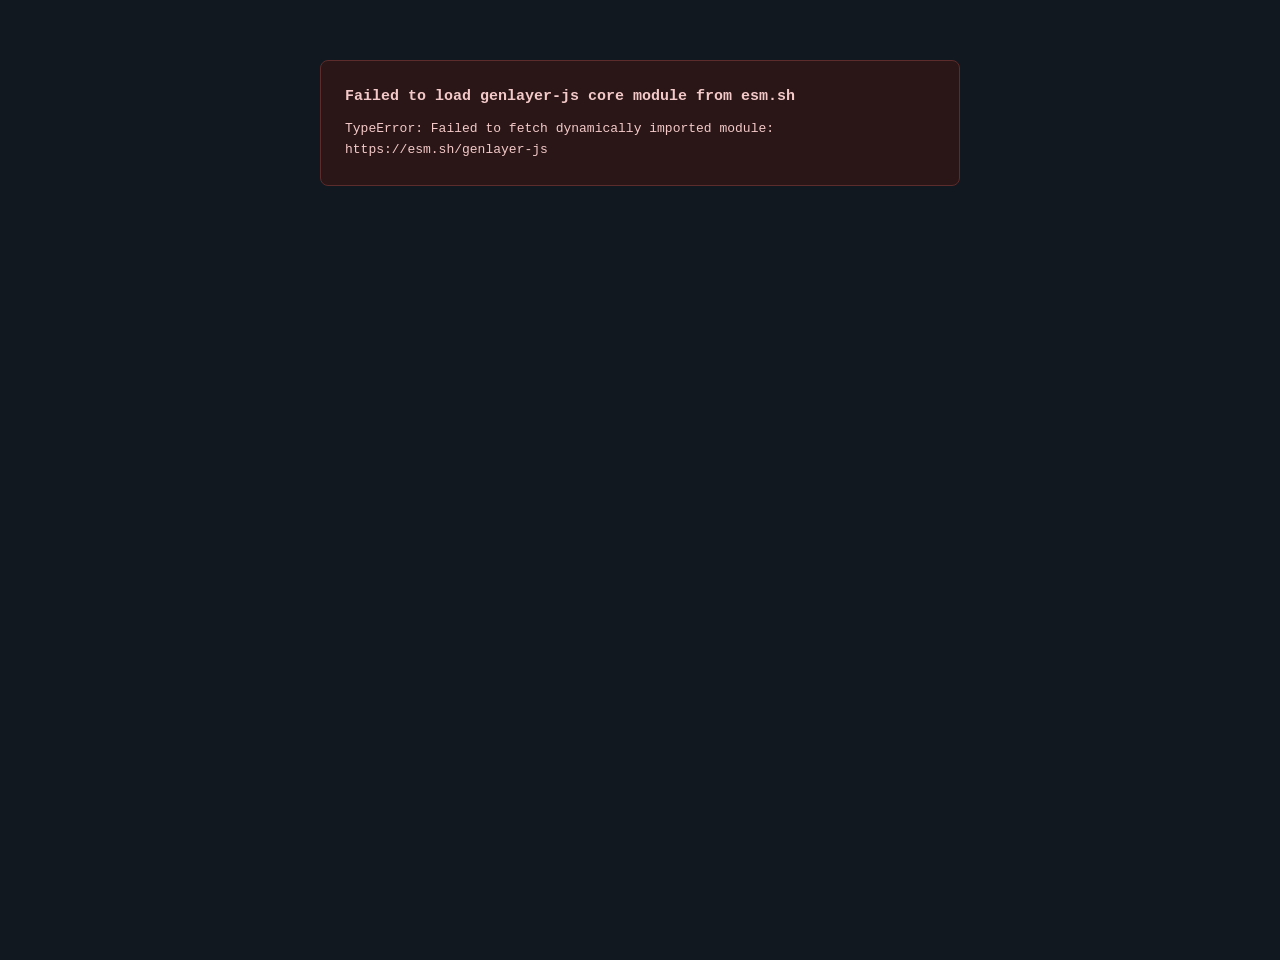
==== commit a4eeec4c: "index.html" ====
--- a/frontend/index.html
+++ b/frontend/index.html
@@ -1,159 +1,309 @@
-<!DOCTYPE html>
+<!doctype html>
 <html lang="en">
 <head>
 <meta charset="UTF-8" />
 <meta name="viewport" content="width=device-width, initial-scale=1.0" />
-<title>DepositJudge — Case File DJ-001</title>
-<link rel="preconnect" href="https://fonts.googleapis.com">
-<link href="https://fonts.googleapis.com/css2?family=Fraunces:ital,opsz,wght@0,9..144,400;0,9..144,600;0,9..144,700;0,9..144,900;1,9..144,500&family=Inter:wght@400;500;600&family=Courier Prime:wght@400;700&display=swap" rel="stylesheet">
-<link rel="stylesheet" href="style.css">
+<title>DepositJudge — AI-Arbitrated Rental Deposit Disputes</title>
+<link rel="stylesheet" href="https://fonts.googleapis.com/css2?family=Fraunces:ital,wght@0,600;0,700;0,900;1,500&family=Inter:wght@400;500;600&family=JetBrains+Mono:wght@400;500&display=swap" />
+<style>
+:root{
+  --ink:#12181F;--ink-soft:#1B222B;--ink-line:#2A323E;
+  --paper:#EDE7DA;--paper-dim:#DED5C0;
+  --text-on-ink:#EDE9DD;--text-on-paper:#1C1A15;--muted:#6b6455;
+  --seal:#7C5CBF;--seal-dim:#5b3fa8;
+  --green:#2F8F5B;--green-bg:#e0efe5;
+  --red:#B23A4E;--red-bg:#f4e2e5;
+  --amber:#C98A2B;--amber-bg:#f6ecd8;
+  --rose:#A65B72;--rose-bg:#f0e2e7;
+  --blue:#3A7CA5;--blue-bg:#e1ecf2;
+  --serif:"Fraunces",Georgia,serif;
+  --sans:"Inter",system-ui,sans-serif;
+  --mono:"JetBrains Mono",ui-monospace,monospace;
+}
+*{box-sizing:border-box;}
+body{margin:0;background:var(--ink);color:var(--text-on-ink);font-family:var(--sans);min-height:100vh;overflow-x:hidden;}
+.header{background:var(--ink-soft);border-bottom:1px solid var(--ink-line);}
+.header-inner{max-width:760px;margin:0 auto;padding:20px 24px;display:flex;justify-content:space-between;align-items:center;flex-wrap:wrap;gap:12px;}
+.brand{display:flex;align-items:center;gap:10px;}
+.brand-mark{width:34px;height:34px;border-radius:50%;border:1.5px solid var(--seal);color:var(--seal);display:flex;align-items:center;justify-content:center;font-family:var(--serif);font-weight:700;font-size:15px;flex-shrink:0;}
+.brand-text{line-height:1.2;}
+.brand-eyebrow{font-family:var(--mono);font-size:10px;letter-spacing:.1em;text-transform:uppercase;color:#8b93a5;}
+.brand-name{font-family:var(--serif);font-weight:700;font-size:20px;}
+.wallet{display:flex;align-items:center;gap:12px;}
+.addr{font-family:var(--mono);font-size:12.5px;color:#c8cede;background:#262b38;padding:6px 10px;border-radius:6px;}
+.btn{font-family:var(--sans);font-weight:500;font-size:14px;padding:10px 18px;border-radius:6px;border:none;cursor:pointer;transition:opacity .15s ease,transform .1s ease;}
+.btn:hover:not(:disabled){opacity:.88;}
+.btn:active:not(:disabled){transform:translateY(1px);}
+.btn:disabled{opacity:.45;cursor:not-allowed;}
+.btn-primary{background:var(--seal);color:#fff;}
+.btn-secondary{background:#262b38;color:var(--text-on-ink);border:1px solid var(--ink-line);}
+.btn-ghost{background:transparent;color:#9ba3b4;border:1px solid var(--ink-line);}
+.btn-block{width:100%;}
+.main{max-width:760px;margin:0 auto;padding:32px 24px 60px;}
+.status-banner{border-radius:8px;padding:16px 20px;font-family:var(--serif);font-size:16px;font-weight:600;margin-bottom:24px;text-align:center;}
+.badge-blue{background:var(--blue-bg);color:var(--blue);}
+.badge-amber{background:var(--amber-bg);color:var(--amber);}
+.badge-green{background:var(--green-bg);color:var(--green);}
+.badge-rose{background:var(--rose-bg);color:var(--rose);}
+.badge{background:#262b38;color:#9ba3b4;}
+.tabs{display:flex;gap:4px;border-bottom:1px solid var(--ink-line);overflow-x:auto;}
+.tab{background:none;border:none;color:#8b93a5;font-family:var(--sans);font-size:13.5px;font-weight:500;padding:12px 16px;cursor:pointer;border-bottom:2px solid transparent;margin-bottom:-1px;white-space:nowrap;}
+.tab-active{color:var(--text-on-ink);border-bottom-color:var(--seal);}
+.panel{background:var(--paper);color:var(--text-on-paper);border-radius:0 0 10px 10px;padding:28px;box-shadow:0 12px 32px rgba(0,0,0,.3);}
+.panel h2{font-family:var(--serif);font-size:21px;margin:0 0 10px;}
+.muted{color:var(--muted);font-size:13.5px;line-height:1.55;margin-bottom:20px;}
+.field-row{display:flex;justify-content:space-between;align-items:baseline;padding:12px 0;border-bottom:1px solid var(--paper-dim);gap:16px;}
+.field-label{font-size:12.5px;color:var(--muted);text-transform:uppercase;letter-spacing:.04em;flex-shrink:0;}
+.field-value{font-family:var(--mono);font-size:13px;text-align:right;word-break:break-word;}
+.claim-block{margin-top:18px;padding:14px 16px;background:#fff;border-radius:6px;border:1px solid var(--paper-dim);}
+.claim-block .who{font-family:var(--mono);font-size:11px;letter-spacing:.06em;text-transform:uppercase;color:var(--muted);margin-bottom:6px;}
+.claim-block .text{font-size:14px;line-height:1.55;}
+textarea.input, input.input{width:100%;font-family:var(--sans);font-size:14px;padding:12px 14px;border:1px solid #d4cbb0;border-radius:6px;background:#fff;margin-bottom:14px;color:var(--text-on-paper);}
+textarea.input{min-height:100px;resize:vertical;}
+.hint{font-size:12.5px;color:var(--muted);margin-top:12px;}
+.verdict-box{margin-top:24px;border:1px solid #d4cbb0;border-radius:8px;padding:22px 20px;background:#fffdf7;position:relative;}
+.verdict-box::before{content:"◆";position:absolute;top:-12px;left:20px;background:var(--seal);color:#fff;width:24px;height:24px;border-radius:50%;display:flex;align-items:center;justify-content:center;font-size:11px;}
+.verdict-split{font-family:var(--serif);font-weight:900;font-size:1.6rem;color:var(--seal);margin-bottom:6px;}
+.verdict-amounts{font-family:var(--mono);font-size:12.5px;color:var(--muted);margin-bottom:14px;}
+.verdict-label{font-family:var(--mono);font-size:11px;font-weight:500;text-transform:uppercase;letter-spacing:.08em;color:var(--seal);margin-bottom:8px;}
+.verdict-text{font-size:15px;line-height:1.6;font-style:italic;font-family:var(--serif);font-weight:500;}
+.alert{border-radius:6px;padding:12px 16px;font-size:12px;margin-bottom:16px;white-space:pre-wrap;word-break:break-word;font-family:var(--mono);line-height:1.5;}
+.alert-error{background:var(--red-bg);color:var(--red);}
+.footer{text-align:center;color:#5a6274;font-size:12px;padding:24px;font-family:var(--mono);}
+.footer strong{color:var(--seal);}
+.config-banner{background:#3a2f1a;color:#e8cf8a;font-size:12px;padding:10px 24px;text-align:center;}
+</style>
 </head>
 <body>
-
-<!-- Reusable SVG icon defs -->
-<svg style="display:none">
-  <symbol id="icon-scales" viewBox="0 0 48 48">
-    <path d="M24 4v6M14 10h20M24 10l-9 18M24 10l9 18M9 28c0 3.3 2.7 6 6 6s6-2.7 6-6M27 28c0 3.3 2.7 6 6 6s6-2.7 6-6M9 28h12M27 28h12M24 40h0M18 44h12" stroke="currentColor" stroke-width="1.6" fill="none" stroke-linecap="round" stroke-linejoin="round"/>
-  </symbol>
-  <symbol id="icon-quill" viewBox="0 0 24 24">
-    <path d="M20 4c-6 1-11 5-13 11l-2 5 5-2c6-2 10-7 11-13l-1-1Z" stroke="currentColor" stroke-width="1.4" fill="none" stroke-linejoin="round"/>
-    <path d="M8 16 3 21" stroke="currentColor" stroke-width="1.4" stroke-linecap="round"/>
-  </symbol>
-  <symbol id="icon-chevron" viewBox="0 0 24 24">
-    <path d="M7 10l5 5 5-5" stroke="currentColor" stroke-width="1.8" fill="none" stroke-linecap="round" stroke-linejoin="round"/>
-  </symbol>
-  <symbol id="icon-tenant" viewBox="0 0 24 24">
-    <circle cx="12" cy="8" r="3.2" stroke="currentColor" stroke-width="1.4" fill="none"/>
-    <path d="M5 20c1.2-4.2 4-6.4 7-6.4S17.8 15.8 19 20" stroke="currentColor" stroke-width="1.4" fill="none" stroke-linecap="round"/>
-  </symbol>
-  <symbol id="icon-key" viewBox="0 0 24 24">
-    <circle cx="8" cy="12" r="3.6" stroke="currentColor" stroke-width="1.4" fill="none"/>
-    <path d="M11 12h10M17 12v3M20 12v3" stroke="currentColor" stroke-width="1.4" stroke-linecap="round"/>
-  </symbol>
-  <symbol id="icon-refresh" viewBox="0 0 24 24">
-    <path d="M4 12a8 8 0 0 1 14-5.2M20 12a8 8 0 0 1-14 5.2" stroke="currentColor" stroke-width="1.6" fill="none" stroke-linecap="round"/>
-    <path d="M18 4v4h-4M6 20v-4h4" stroke="currentColor" stroke-width="1.6" fill="none" stroke-linecap="round" stroke-linejoin="round"/>
-  </symbol>
-</svg>
-
-<div class="noise-overlay" aria-hidden="true"></div>
-
-<div class="tab-shape">
-  <span>DJ-001</span>
-</div>
-
-<header class="masthead">
-  <div class="masthead-inner">
-    <div class="brand-mark">
-      <svg width="28" height="28"><use href="#icon-scales"/></svg>
+<div id="app"></div>
+
+<script type="module">
+const app = document.getElementById("app");
+
+function showFatalError(title, err) {
+  app.innerHTML = `
+    <div style="max-width:640px;margin:60px auto;padding:24px;background:#2a1616;border:1px solid #5c2b2b;border-radius:8px;color:#f4c9c9;font-family:monospace;font-size:13px;line-height:1.6;">
+      <div style="font-weight:bold;font-size:15px;margin-bottom:10px;">${title}</div>
+      <div style="white-space:pre-wrap;word-break:break-word;">${(err && (err.stack || err.message || err)) || "Unknown error"}</div>
     </div>
-    <div class="brand-text">
-      <div class="brand-eyebrow">Intelligent Contract · Case File</div>
-      <h1>DepositJudge</h1>
-    </div>
-    <div class="brand-network">
-      <span>Built on</span>
-      <strong>GenLayer</strong>
-    </div>
-  </div>
-  <p class="tagline">An impartial, AI-arbitrated ruling on rental deposit disputes — reasoned from the lease terms and both parties' statements, recorded permanently on-chain.</p>
-</header>
-
-<div class="sig-strip">
-  <div class="sig-identity" id="sigIdentity">
-    <svg width="15" height="15"><use href="#icon-quill"/></svg>
-    <span id="sigLabel">Generating guest wallet…</span>
-    <button class="sig-regen" id="regenBtn" title="Generate a new guest wallet">
-      <svg width="14" height="14"><use href="#icon-refresh"/></svg>
-      New Guest Wallet
-    </button>
-  </div>
-  <button class="sig-toggle" id="sigToggle">
-    <svg width="14" height="14"><use href="#icon-key"/></svg>
-    <span>Sign in with your own private key instead</span>
-    <svg class="chev" width="16" height="16"><use href="#icon-chevron"/></svg>
-  </button>
-  <div class="sig-form" id="sigForm">
-    <input type="password" id="pkInput" placeholder="0x… your private key" />
-    <button id="pkConnectBtn">Sign In</button>
-  </div>
-</div>
-
-<main>
-  <div class="status-row">
-    <div class="status-pill" id="statusPill">
-      <span class="dot"></span>
-      <span id="statusText">loading…</span>
-    </div>
-  </div>
-
-  <div class="error-banner" id="errorBanner"></div>
-
-  <section class="terms-box">
-    <div class="terms-ribbon">On Record</div>
-    <div class="eyebrow">Lease Terms</div>
-    <div id="leaseTerms">—</div>
-  </section>
-
-  <div class="exhibits">
-    <article class="card tenant">
-      <div class="card-tab">A</div>
-      <div class="card-head">
-        <svg width="22" height="22"><use href="#icon-tenant"/></svg>
-        <div>
-          <div class="eyebrow">Exhibit A</div>
-          <h3>Tenant's Statement</h3>
+  `;
+}
+
+let createClient, createGenLayerAccount, generatePrivateKey, studionet;
+
+try {
+  const core = await import("https://esm.sh/genlayer-js");
+  createClient = core.createClient;
+  createGenLayerAccount = core.createAccount;
+  generatePrivateKey = core.generatePrivateKey;
+} catch (err) {
+  showFatalError("Failed to load genlayer-js core module from esm.sh", err);
+  throw err;
+}
+
+try {
+  const chains = await import("https://esm.sh/genlayer-js/chains");
+  studionet = chains.studionet;
+} catch (err) {
+  showFatalError("Failed to load genlayer-js/chains module from esm.sh", err);
+  throw err;
+}
+
+// ====== CONFIG ======
+const CONTRACT_ADDRESS = "0xf445b8ecD30c1B0E5db2a63652fe4EB9ef7D5359";
+// =====================
+
+const STORAGE_KEY = "depositjudge_privkey";
+
+function getStoredAccount() {
+  const pk = localStorage.getItem(STORAGE_KEY);
+  return pk ? createGenLayerAccount(pk) : null;
+}
+function createNewAccount() {
+  const pk = generatePrivateKey();
+  localStorage.setItem(STORAGE_KEY, pk);
+  return createGenLayerAccount(pk);
+}
+function clearAccount() {
+  localStorage.removeItem(STORAGE_KEY);
+}
+
+class DepositJudgeContract {
+  constructor(account) {
+    this.client = createClient({ chain: studionet, ...(account ? { account } : {}) });
+  }
+  updateAccount(account) {
+    this.client = createClient({ chain: studionet, ...(account ? { account } : {}) });
+  }
+  async getCaseSummary() {
+    return await this.client.readContract({ address: CONTRACT_ADDRESS, functionName: "get_case_summary", args: [] });
+  }
+  async getVerdict() {
+    return await this.client.readContract({ address: CONTRACT_ADDRESS, functionName: "get_verdict", args: [] });
+  }
+  async submitTenantClaim(text) {
+    const hash = await this.client.writeContract({ address: CONTRACT_ADDRESS, functionName: "submit_tenant_claim", args: [text], value: 0 });
+    return await this.client.waitForTransactionReceipt({ hash, status: "ACCEPTED", interval: 4000, retries: 60 });
+  }
+  async submitLandlordClaim(text) {
+    const hash = await this.client.writeContract({ address: CONTRACT_ADDRESS, functionName: "submit_landlord_claim", args: [text], value: 0 });
+    return await this.client.waitForTransactionReceipt({ hash, status: "ACCEPTED", interval: 4000, retries: 60 });
+  }
+  async resolveDispute() {
+    const hash = await this.client.writeContract({ address: CONTRACT_ADDRESS, functionName: "resolve_dispute", args: [], value: 0 });
+    return await this.client.waitForTransactionReceipt({ hash, status: "ACCEPTED", interval: 5000, retries: 120 });
+  }
+}
+
+let account = getStoredAccount();
+let contract = new DepositJudgeContract(account);
+let state = { summary: null, verdict: null, loading: false, error: "", tab: "details" };
+
+const shortAddr = (a) => (a ? a.slice(0, 6) + "…" + a.slice(-4) : "");
+const badgeClass = (s) => ({ created: "badge-blue", tenant_submitted: "badge-amber", landlord_submitted: "badge-amber", resolved: "badge-green" }[s] || "badge");
+const statusLabel = (s) => ({
+  created: "Open — awaiting the tenant's statement",
+  tenant_submitted: "Tenant statement filed — awaiting the landlord's statement",
+  landlord_submitted: "Both statements filed — ready for a ruling",
+  resolved: "Case resolved — ruling recorded on-chain",
+}[s] || "Loading…");
+
+async function refresh() {
+  try {
+    state.summary = await contract.getCaseSummary();
+    if (state.summary.status === "resolved") {
+      state.verdict = await contract.getVerdict();
+    } else {
+      state.verdict = null;
+    }
+    state.error = "";
+  } catch (e) {
+    state.error = "Could not load contract state.\n\nError: " + (e.name || "") + " " + (e.message || String(e)) + (e.stack ? ("\n\n" + e.stack.slice(0, 400)) : "");
+  }
+  render();
+}
+
+function connectWallet() { account = createNewAccount(); contract.updateAccount(account); render(); }
+function disconnectWallet() { clearAccount(); account = null; contract.updateAccount(null); render(); }
+
+async function handleSubmitTenant(text) {
+  state.loading = true; state.error = ""; render();
+  try { await contract.submitTenantClaim(text); await refresh(); }
+  catch (e) { state.error = "Submit failed: " + e.message; }
+  state.loading = false; render();
+}
+async function handleSubmitLandlord(text) {
+  state.loading = true; state.error = ""; render();
+  try { await contract.submitLandlordClaim(text); await refresh(); }
+  catch (e) { state.error = "Submit failed: " + e.message; }
+  state.loading = false; render();
+}
+async function handleResolve() {
+  state.loading = true; state.error = ""; render();
+  try { await contract.resolveDispute(); await refresh(); }
+  catch (e) { state.error = "Resolve failed (validators may have disagreed — try again): " + e.message; }
+  state.loading = false; render();
+}
+
+function renderTab() {
+  const s = state.summary;
+  if (state.tab === "details") {
+    return `<h2>Case Overview</h2>
+      <p class="muted">DepositJudge reads the lease terms and both parties' statements, then an AI validator panel reaches consensus on a fair deposit split — recorded permanently on-chain.</p>
+      <div class="field-row"><span class="field-label">Status</span><span class="field-value">${s?.status ?? "…"}</span></div>
+      <div class="field-row"><span class="field-label">Deposit amount</span><span class="field-value">${s?.deposit_amount ?? "…"}</span></div>
+      <div class="field-row"><span class="field-label">Lease terms</span><span class="field-value">${s?.lease_terms ?? "…"}</span></div>
+      <div class="field-row"><span class="field-label">Landlord</span><span class="field-value">${s ? shortAddr(s.landlord) : "…"}</span></div>
+      <div class="field-row"><span class="field-label">Tenant</span><span class="field-value">${s ? shortAddr(s.tenant) : "…"}</span></div>
+      ${s?.tenant_claim ? `<div class="claim-block"><div class="who">Tenant's statement</div><div class="text">${s.tenant_claim}</div></div>` : ""}
+      ${s?.landlord_claim ? `<div class="claim-block"><div class="who">Landlord's statement</div><div class="text">${s.landlord_claim}</div></div>` : ""}
+      <button id="refresh-btn" class="btn btn-secondary" style="margin-top:18px;">Refresh</button>`;
+  }
+  if (state.tab === "submit") {
+    const tenantDone = s && s.status !== "created";
+    const landlordDone = s && (s.status === "landlord_submitted" || s.status === "resolved");
+    const landlordReady = s && s.status === "tenant_submitted";
+    return `<h2>File a Statement</h2>
+      <p class="muted">Tenant files first, then landlord. Each statement is recorded exactly as written — validators read it directly.</p>
+      <div class="field-row"><span class="field-label">Tenant statement</span><span class="field-value">${tenantDone ? "✓ filed" : "not yet filed"}</span></div>
+      ${!tenantDone ? `
+        <textarea id="tenant-input" class="input" placeholder="Describe the property condition at move-out…"></textarea>
+        <button id="tenant-btn" class="btn btn-primary btn-block" ${state.loading ? "disabled" : ""}>${state.loading ? "Filing…" : "File Tenant Statement"}</button>
+      ` : ""}
+      <div class="field-row" style="margin-top:22px;"><span class="field-label">Landlord statement</span><span class="field-value">${landlordDone ? "✓ filed" : "not yet filed"}</span></div>
+      ${!landlordDone ? `
+        <textarea id="landlord-input" class="input" placeholder="Describe damages and deductions claimed…" ${!landlordReady ? "disabled" : ""}></textarea>
+        <button id="landlord-btn" class="btn btn-primary btn-block" ${state.loading || !landlordReady ? "disabled" : ""}>${state.loading ? "Filing…" : "File Landlord Statement"}</button>
+        ${!landlordReady ? `<p class="hint">Waiting on the tenant's statement first.</p>` : ""}
+      ` : ""}
+      ${!account ? `<p class="hint">Connect a wallet above to sign your statement.</p>` : ""}`;
+  }
+  if (state.tab === "resolve") {
+    const ready = s && s.status === "landlord_submitted";
+    const done = s && s.status === "resolved";
+    return `<h2>Resolve & Verdict</h2>
+      <p class="muted">Once both statements are filed, request a ruling. Independent AI validators read the lease terms and both statements, then reach consensus on a fair split.</p>
+      ${!done ? `
+        <button id="resolve-btn" class="btn btn-primary btn-block" ${state.loading || !ready ? "disabled" : ""}>${state.loading ? "Deliberating (consensus in progress)…" : "Request Ruling"}</button>
+        ${!ready ? `<p class="hint">Both statements must be filed before a ruling can be requested.</p>` : `<p class="hint">May take up to 30 seconds — multiple validators are reasoning independently.</p>`}
+      ` : ""}
+      ${state.verdict ? `
+        <div class="verdict-box">
+          <div class="verdict-label">Ruling</div>
+          <div class="verdict-split">${state.verdict.tenant_pct}% to tenant</div>
+          <div class="verdict-amounts">TENANT RECEIVES ${state.verdict.tenant_amount} &nbsp;·&nbsp; LANDLORD RETAINS ${state.verdict.landlord_amount}</div>
+          <div class="verdict-text">“${state.verdict.reasoning}”</div>
+        </div>
+      ` : `<p class="hint">No ruling yet.</p>`}`;
+  }
+}
+
+function render() {
+  const s = state.summary;
+  app.innerHTML = `
+    <header class="header"><div class="header-inner">
+      <div class="brand">
+        <span class="brand-mark">DJ</span>
+        <div class="brand-text">
+          <div class="brand-eyebrow">Intelligent Contract</div>
+          <div class="brand-name">DepositJudge</div>
         </div>
       </div>
-      <textarea id="tenantClaim" placeholder="Describe the property condition at move-out…"></textarea>
-      <button id="submitTenantBtn">File Statement</button>
-    </article>
-
-    <article class="card landlord">
-      <div class="card-tab">B</div>
-      <div class="card-head">
-        <svg width="22" height="22"><use href="#icon-tenant"/></svg>
-        <div>
-          <div class="eyebrow">Exhibit B</div>
-          <h3>Landlord's Statement</h3>
-        </div>
-      </div>
-      <textarea id="landlordClaim" placeholder="Describe damages and deductions claimed…"></textarea>
-      <button id="submitLandlordBtn">File Statement</button>
-    </article>
-  </div>
-
-  <div class="resolve-row">
-    <button id="resolveBtn">
-      <span>Request Ruling</span>
-    </button>
-    <span class="hint">Consensus arbitration by independent validators — may take up to 30 seconds</span>
-  </div>
-
-  <section class="verdict" id="verdictBox">
-    <div class="stamp-wrap">
-      <div class="stamp" id="stamp">
-        <svg class="stamp-ring" viewBox="0 0 200 200">
-          <circle cx="100" cy="100" r="94" fill="none" stroke="currentColor" stroke-width="2"/>
-          <circle cx="100" cy="100" r="84" fill="none" stroke="currentColor" stroke-width="1" stroke-dasharray="2 5"/>
-        </svg>
-        <div class="stamp-core">
-          <div class="pct" id="stampPct">—%</div>
-          <div class="label">TO TENANT</div>
-        </div>
-      </div>
-    </div>
-    <div class="split-line" id="splitLine"></div>
-    <blockquote class="reasoning" id="reasoningText"></blockquote>
-  </section>
-</main>
-
-<footer>
-  <svg width="14" height="14"><use href="#icon-scales"/></svg>
-  <span>Arbitrated via Intelligent Contract · GenLayer Testnet</span>
-</footer>
-
-<script type="module" src="app.js"></script>
-
+      <div class="wallet">${account ? `<div style="text-align:right;"><span class="addr">${shortAddr(account.address)}</span> <button id="disconnect-btn" class="btn btn-ghost">Disconnect</button></div>` : `<button id="connect-btn" class="btn btn-primary">Connect Wallet</button>`}</div>
+    </div></header>
+    <main class="main">
+      <div class="status-banner ${badgeClass(s?.status)}">${statusLabel(s?.status)}</div>
+      <nav class="tabs">
+        <button data-tab="details" class="tab ${state.tab === "details" ? "tab-active" : ""}">Case Overview</button>
+        <button data-tab="submit" class="tab ${state.tab === "submit" ? "tab-active" : ""}">File Statement</button>
+        <button data-tab="resolve" class="tab ${state.tab === "resolve" ? "tab-active" : ""}">Resolve & Verdict</button>
+      </nav>
+      ${state.error ? `<div class="alert alert-error">${state.error}</div>` : ""}
+      <section class="panel">${renderTab()}</section>
+    </main>
+    <footer class="footer">Arbitrated via Intelligent Contract on <strong>GenLayer</strong> — consensus, not a single AI call.</footer>
+  `;
+  document.getElementById("connect-btn")?.addEventListener("click", connectWallet);
+  document.getElementById("disconnect-btn")?.addEventListener("click", disconnectWallet);
+  document.getElementById("refresh-btn")?.addEventListener("click", refresh);
+  document.getElementById("resolve-btn")?.addEventListener("click", handleResolve);
+  document.getElementById("tenant-btn")?.addEventListener("click", () => {
+    const v = document.getElementById("tenant-input").value.trim();
+    if (v) handleSubmitTenant(v);
+  });
+  document.getElementById("landlord-btn")?.addEventListener("click", () => {
+    const v = document.getElementById("landlord-input").value.trim();
+    if (v) handleSubmitLandlord(v);
+  });
+  document.querySelectorAll(".tab").forEach((el) => el.addEventListener("click", () => { state.tab = el.dataset.tab; render(); }));
+}
+
+try {
+  render();
+  refresh();
+} catch (err) {
+  showFatalError("App failed to start", err);
+}
+</script>
 </body>
 </html>
